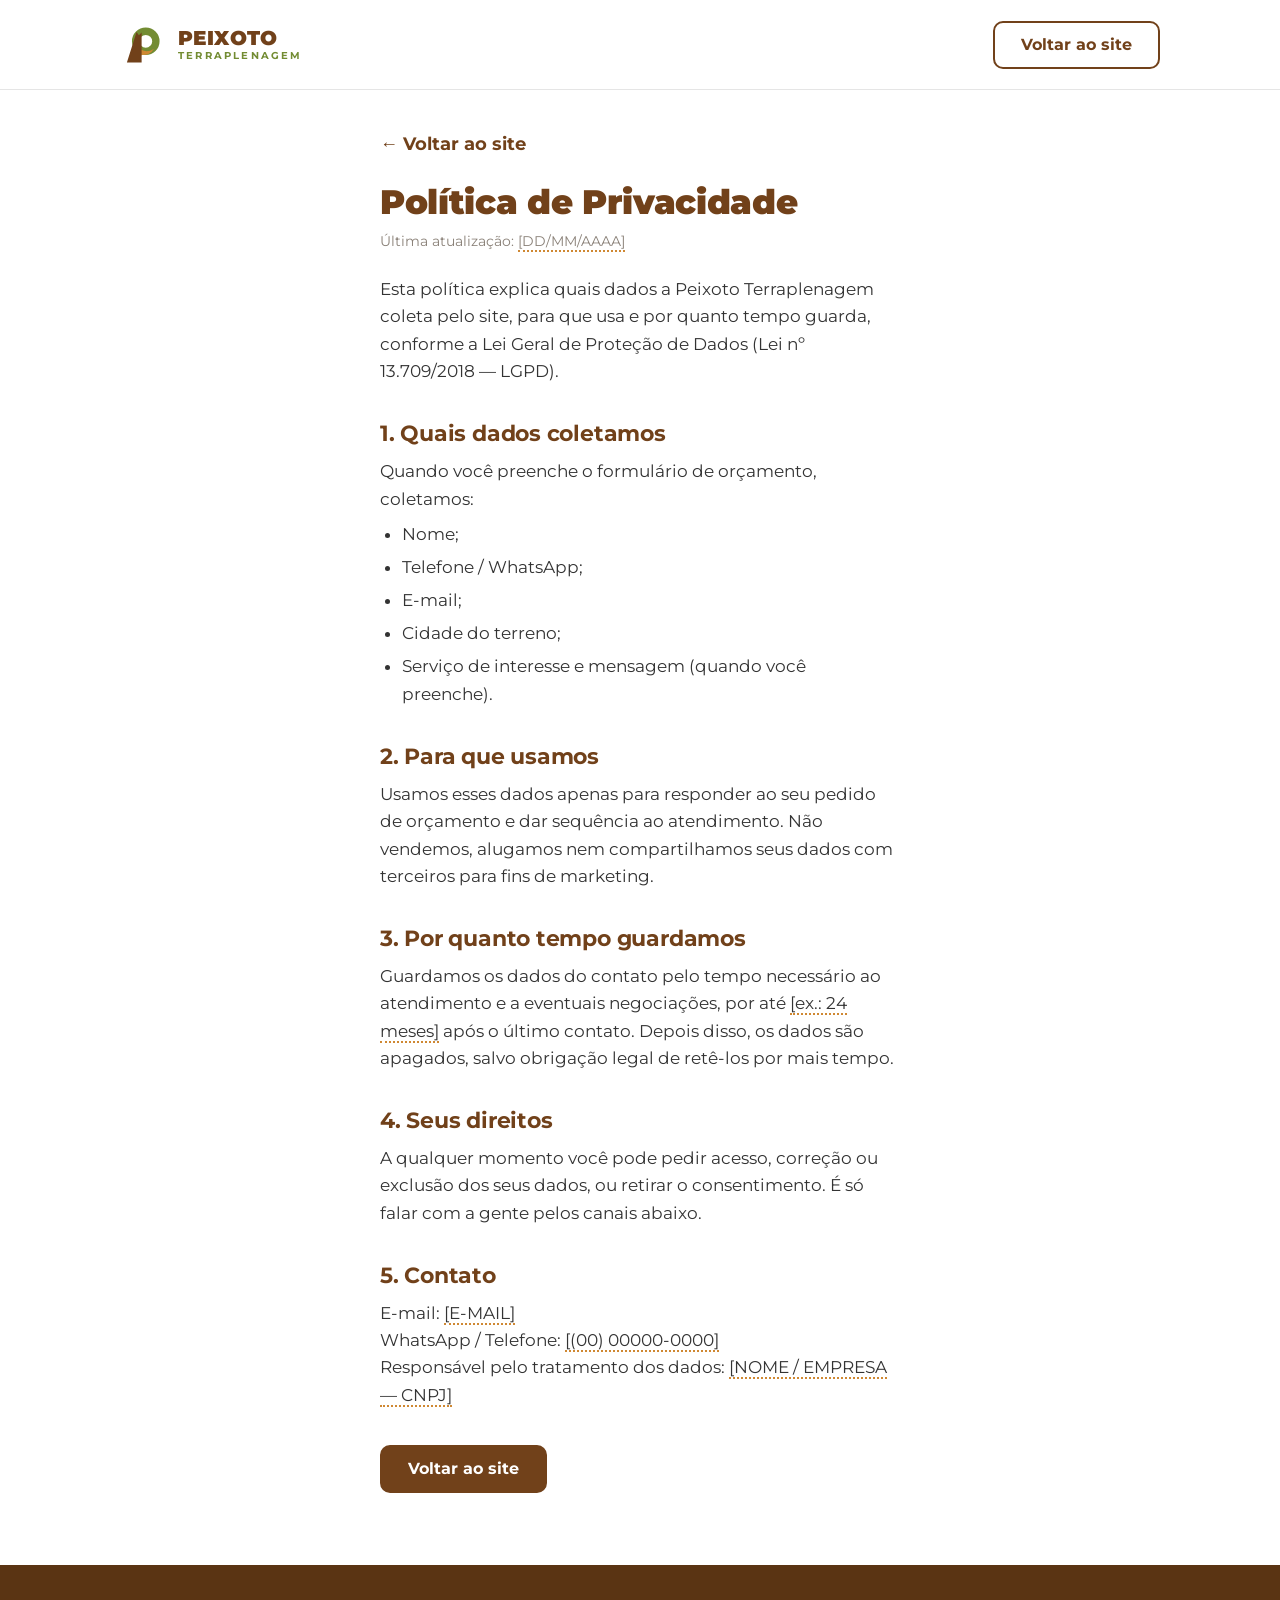
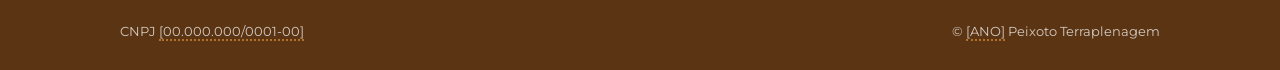
==== privacidade.html @ f792454f "Reconstrói site institucional da Peixoto Terraplenagem seguindo o briefing Refaz por completo o site" ====
<!DOCTYPE html>
<html lang="pt-BR">
<head>
  <meta charset="UTF-8">
  <meta name="viewport" content="width=device-width, initial-scale=1.0">
  <title>Política de Privacidade — Peixoto Terraplenagem</title>
  <meta name="description" content="Política de Privacidade da Peixoto Terraplenagem: quais dados coletamos, para quê e por quanto tempo.">
  <meta name="robots" content="noindex, follow">
  <link rel="icon" href="assets/favicon.svg" type="image/svg+xml">
  <link rel="preload" href="fonts/montserrat-400.woff2" as="font" type="font/woff2" crossorigin>
  <link rel="preload" href="fonts/montserrat-700.woff2" as="font" type="font/woff2" crossorigin>
  <link rel="stylesheet" href="css/styles.css">
  <style>
    .doc { padding-block: 130px 72px; }
    .doc .container { max-width: 760px; }
    .doc h1 { font-size: 34px; margin-bottom: 8px; }
    .doc h2 { font-size: 22px; margin: 36px 0 12px; }
    .doc p, .doc li { font-size: 17px; color: var(--cinza); }
    .doc ul { margin: 8px 0 8px 22px; }
    .doc li { margin-bottom: 6px; }
    .doc .back { display: inline-block; margin-bottom: 24px; font-weight: 700; }
    .doc .updated { font-size: 14px; color: #8a8178; margin-top: 6px; }
  </style>
</head>
<body>
  <header class="header">
    <div class="container header__inner">
      <a class="brand" href="index.html" aria-label="Peixoto Terraplenagem — início">
        <span class="brand__symbol" aria-hidden="true">
          <svg viewBox="0 0 100 100" xmlns="http://www.w3.org/2000/svg">
            <path fill="#738C33" fill-rule="evenodd" d="M56 12a30 30 0 1 1 0 60 30 30 0 0 1 0-60Zm0 16a14 14 0 1 0 0 28 14 14 0 0 0 0-28Z"/>
            <path fill="#CF8833" d="M40 55c6 9 22 12 34 3a30 30 0 0 1-26 14 30 30 0 0 1-19-6 14 14 0 0 0 11-11Z"/>
            <path fill="#71411A" d="M15 88 36 22l5 7 6-6v65Z"/>
          </svg>
        </span>
        <span class="brand__text">
          <span class="brand__name">PEIXOTO</span>
          <span class="brand__tag">Terraplenagem</span>
        </span>
      </a>
      <a class="btn btn--outline" href="index.html">Voltar ao site</a>
    </div>
  </header>

  <main class="doc">
    <div class="container">
      <a class="back" href="index.html">← Voltar ao site</a>
      <h1>Política de Privacidade</h1>
      <p class="updated">Última atualização: <span class="ph">[DD/MM/AAAA]</span></p>

      <p style="margin-top:24px">Esta política explica quais dados a Peixoto Terraplenagem coleta pelo site, para que usa e por quanto tempo guarda, conforme a Lei Geral de Proteção de Dados (Lei nº 13.709/2018 — LGPD).</p>

      <h2>1. Quais dados coletamos</h2>
      <p>Quando você preenche o formulário de orçamento, coletamos:</p>
      <ul>
        <li>Nome;</li>
        <li>Telefone / WhatsApp;</li>
        <li>E-mail;</li>
        <li>Cidade do terreno;</li>
        <li>Serviço de interesse e mensagem (quando você preenche).</li>
      </ul>

      <h2>2. Para que usamos</h2>
      <p>Usamos esses dados apenas para responder ao seu pedido de orçamento e dar sequência ao atendimento. Não vendemos, alugamos nem compartilhamos seus dados com terceiros para fins de marketing.</p>

      <h2>3. Por quanto tempo guardamos</h2>
      <p>Guardamos os dados do contato pelo tempo necessário ao atendimento e a eventuais negociações, por até <span class="ph">[ex.: 24 meses]</span> após o último contato. Depois disso, os dados são apagados, salvo obrigação legal de retê-los por mais tempo.</p>

      <h2>4. Seus direitos</h2>
      <p>A qualquer momento você pode pedir acesso, correção ou exclusão dos seus dados, ou retirar o consentimento. É só falar com a gente pelos canais abaixo.</p>

      <h2>5. Contato</h2>
      <p>
        E-mail: <span class="ph">[E-MAIL]</span><br>
        WhatsApp / Telefone: <span class="ph">[(00) 00000-0000]</span><br>
        Responsável pelo tratamento dos dados: <span class="ph">[NOME / EMPRESA — CNPJ]</span>
      </p>

      <p style="margin-top:36px"><a class="btn btn--primary" href="index.html">Voltar ao site</a></p>
    </div>
  </main>

  <footer class="footer">
    <div class="container">
      <div class="footer__bottom" style="border:0;margin:0;padding:0">
        <span>CNPJ <span class="ph">[00.000.000/0001-00]</span></span>
        <span>© <span class="ph">[ANO]</span> Peixoto Terraplenagem</span>
      </div>
    </div>
  </footer>
</body>
</html>
---- css/styles.css ----
/* =========================================================================
   PEIXOTO TERRAPLENAGEM — Sistema de estilos
   Industrial moderno · limpo · sem sombra · mobile-first (375px)
   Cores validadas por contraste (ver briefing, seção 6).
   ========================================================================= */

/* ---------- 1. FONTES (Montserrat auto-hospedada, 3 pesos) ---------- */
@font-face {
  font-family: "Montserrat";
  font-style: normal;
  font-weight: 400;
  font-display: swap;
  src: url("../fonts/montserrat-400.woff2") format("woff2");
}
@font-face {
  font-family: "Montserrat";
  font-style: normal;
  font-weight: 700;
  font-display: swap;
  src: url("../fonts/montserrat-700.woff2") format("woff2");
}
@font-face {
  font-family: "Montserrat";
  font-style: normal;
  font-weight: 900;
  font-display: swap;
  src: url("../fonts/montserrat-900.woff2") format("woff2");
}

/* ---------- 2. VARIÁVEIS ---------- */
:root {
  /* Primárias */
  --marrom: #71411A;          /* logo, botões principais, títulos, rodapé */
  --marrom-hover: #5A3413;    /* hover do primário (10.85 c/ branco) */
  --verde: #738C33;           /* ícones, filetes, bordas decorativas (NUNCA fundo de botão c/ branco) */
  --verde-texto: #5F742A;     /* verde para TEXTO sobre fundo claro (5.23 OK — legível) */
  --verde-btn: #627A2E;       /* fundo de botão secundário CORRIGIDO (4.84 OK) */
  --verde-btn-hover: #5F742A; /* hover secundário (5.23 OK) */
  --ocre: #CF8833;            /* chamada VISUAL: filete, rótulo, número — nunca botão c/ branco */
  --cinza: #333333;           /* texto */
  --branco: #FFFFFF;          /* fundo principal */

  /* Apoio */
  --fundo-alt: #FAF9F7;       /* seções alternadas */
  --cinza-claro: #F2F2F2;     /* fundo de depoimentos */
  --linha: #E5E5E5;           /* separadores e bordas de card */
  --rodape: #5A3413;          /* rodapé — opção B (mantém o sistema fechado, 10.85 OK) */
  --texto-escuro: #1A1A1A;    /* texto escuro sobre ocre, se necessário (5.99 OK) */

  /* Espaçamento */
  --margem-lateral: 24px;     /* mobile; escala em media queries */
  --gap-secao: 72px;          /* mobile; 120px no desktop */

  /* Raios */
  --raio-card: 12px;
  --raio-botao: 10px;
  --raio-campo: 8px;
}

/* ---------- 3. RESET / BASE ---------- */
*,
*::before,
*::after { box-sizing: border-box; margin: 0; padding: 0; }

html { scroll-behavior: smooth; scroll-padding-top: 110px; } /* compensa header fixo */

body {
  font-family: "Montserrat", -apple-system, "Segoe UI", Roboto, Arial, sans-serif;
  font-size: 18px;
  font-weight: 400;
  line-height: 1.6;
  color: var(--cinza);
  background: var(--branco);
  -webkit-font-smoothing: antialiased;
  text-rendering: optimizeLegibility;
}

img { max-width: 100%; height: auto; display: block; }

a { color: var(--marrom); text-decoration: none; }

/* Foco visível — acessibilidade (borda marrom) */
:focus-visible {
  outline: 3px solid var(--marrom);
  outline-offset: 2px;
  border-radius: 2px;
}

/* ---------- 4. TIPOGRAFIA ---------- */
h1, h2, h3 { color: var(--marrom); line-height: 1.15; letter-spacing: -0.01em; }

h1 { font-size: 34px; font-weight: 900; }          /* mobile; 48px no desktop */
h2 { font-size: 27px; font-weight: 700; }          /* mobile; 36px no desktop */
h3 { font-size: 22px; font-weight: 700; }          /* mobile; 28px no desktop */

p { max-width: 65ch; }

.kicker {
  font-size: 15px;
  font-weight: 700;
  letter-spacing: 0.12em;
  text-transform: uppercase;
  color: var(--ocre);           /* ocre como chamada visual sobre fundo claro/escuro */
  margin-bottom: 12px;
}

.small { font-size: 15px; }

/* ---------- 5. LAYOUT ---------- */
.container {
  width: 100%;
  max-width: 1440px;
  margin-inline: auto;
  padding-inline: var(--margem-lateral);
}

.section { padding-block: var(--gap-secao); }
.section--alt { background: var(--fundo-alt); }

.section__head { margin-bottom: 40px; max-width: 65ch; }
.section__head .kicker + h2 { margin-top: 0; }

/* Filete decorativo (verde/ocre) — usado com moderação */
.rule {
  width: 56px;
  height: 4px;
  border-radius: 2px;
  background: var(--verde);
  margin-top: 16px;
}
.rule--ocre { background: var(--ocre); }

/* ---------- 6. BOTÕES ---------- */
.btn {
  display: inline-flex;
  align-items: center;
  justify-content: center;
  gap: 10px;
  min-height: 48px;
  padding: 14px 26px;
  font-family: inherit;
  font-size: 16px;
  font-weight: 700;
  line-height: 1;
  border: 2px solid transparent;
  border-radius: var(--raio-botao);
  cursor: pointer;
  transition: background-color .3s ease, color .3s ease, border-color .3s ease;
  text-align: center;
}
.btn svg { width: 20px; height: 20px; flex: none; }

/* Primário — marrom + branco (8.49 OK) */
.btn--primary { background: var(--marrom); color: var(--branco); border-color: var(--marrom); }
.btn--primary:hover,
.btn--primary:focus-visible { background: var(--marrom-hover); border-color: var(--marrom-hover); color: var(--branco); }

/* Secundário — verde CORRIGIDO #627A2E + branco (4.84 OK) */
.btn--secondary { background: var(--verde-btn); color: var(--branco); border-color: var(--verde-btn); }
.btn--secondary:hover,
.btn--secondary:focus-visible { background: var(--verde-btn-hover); border-color: var(--verde-btn-hover); color: var(--branco); }

/* Terciário — fundo branco, borda marrom, texto marrom (8.49 OK); hover inverte */
.btn--outline { background: var(--branco); color: var(--marrom); border-color: var(--marrom); }
.btn--outline:hover,
.btn--outline:focus-visible { background: var(--marrom); color: var(--branco); }

.btn--lg { min-height: 56px; padding: 18px 34px; font-size: 18px; }
.btn--block { width: 100%; }

/* ---------- 7. HEADER (fixo, 90px) ---------- */
.header {
  position: fixed;
  inset: 0 0 auto 0;
  height: 90px;
  background: var(--branco);
  border-bottom: 1px solid var(--linha);
  z-index: 100;
}
.header__inner {
  height: 100%;
  display: flex;
  align-items: center;
  justify-content: space-between;
  gap: 16px;
}

/* Assinatura horizontal: símbolo SVG + wordmark em texto vivo (Montserrat) */
.brand { display: inline-flex; align-items: center; gap: 12px; }
.brand__symbol { width: 46px; height: 46px; flex: none; }
.brand__symbol svg { width: 100%; height: 100%; display: block; }
.brand__text { display: flex; flex-direction: column; line-height: 1; }
.brand__name {
  font-size: 20px; font-weight: 900; color: var(--marrom);
  letter-spacing: 0.02em;
}
.brand__tag {
  font-size: 10px; font-weight: 700; color: var(--verde);
  letter-spacing: 0.22em; text-transform: uppercase; margin-top: 3px;
}

/* Navegação desktop — escondida no mobile */
.nav { display: none; }
.nav__list { display: flex; align-items: center; gap: 26px; list-style: none; }
.nav__link {
  font-size: 15px; font-weight: 700; color: var(--cinza);
  padding: 6px 0; position: relative; transition: color .3s ease;
}
.nav__link:hover { color: var(--marrom); }
.nav__link::after {
  content: ""; position: absolute; left: 0; right: 0; bottom: -2px;
  height: 2px; background: var(--verde); transform: scaleX(0);
  transform-origin: left; transition: transform .3s ease;
}
.nav__link:hover::after { transform: scaleX(1); }

.header__actions { display: flex; align-items: center; gap: 12px; }

/* Botão WhatsApp compacto do header (mobile) */
.header__wpp {
  display: inline-flex; align-items: center; justify-content: center;
  width: 48px; height: 48px; border-radius: var(--raio-botao);
  background: var(--marrom); color: var(--branco);
}
.header__wpp svg { width: 24px; height: 24px; }
.header__cta { display: none; }

/* Hambúrguer */
.hamburger {
  width: 48px; height: 48px; display: inline-flex; align-items: center; justify-content: center;
  background: transparent; border: none; cursor: pointer; color: var(--marrom);
}
.hamburger svg { width: 28px; height: 28px; }
.hamburger .icon-close { display: none; }
.hamburger[aria-expanded="true"] .icon-open { display: none; }
.hamburger[aria-expanded="true"] .icon-close { display: block; }

/* Menu mobile (drawer) */
.mobile-menu {
  position: fixed; inset: 90px 0 auto 0;
  background: var(--branco); border-bottom: 1px solid var(--linha);
  padding: 12px var(--margem-lateral) 24px;
  transform: translateY(-12px); opacity: 0; pointer-events: none;
  transition: opacity .3s ease, transform .3s ease;
  z-index: 99;
}
.mobile-menu.is-open { opacity: 1; transform: none; pointer-events: auto; }
.mobile-menu__list { list-style: none; display: flex; flex-direction: column; }
.mobile-menu__list a {
  display: block; padding: 14px 4px; font-size: 18px; font-weight: 700;
  color: var(--cinza); border-bottom: 1px solid var(--linha);
}
.mobile-menu__list a:hover { color: var(--marrom); }
.mobile-menu .btn { margin-top: 18px; }

/* ---------- 8. HERO ---------- */
.hero {
  position: relative;
  min-height: 88vh;
  display: flex;
  align-items: center;
  padding-top: 90px;      /* header fixo */
  overflow: hidden;
  isolation: isolate;
}
.hero__media {
  position: absolute; inset: 0; z-index: -2;
  /* PLACEHOLDER: substituir por foto real de escavadeira em operação (WebP).
     ex.: background-image: url("../assets/hero.webp"); */
  background: #2B1A10 center / cover no-repeat;
}
.hero__media img { width: 100%; height: 100%; object-fit: cover; }
/* Overlay preto 55% — CORRIGIDO (passa em foto clara, média e escura) */
.hero__overlay { position: absolute; inset: 0; z-index: -1; background: rgba(0,0,0,0.55); }

.hero__inner { padding-block: 60px 90px; text-align: center; }
.hero .kicker { color: var(--ocre); }
.hero h1 {
  color: var(--branco);
  font-size: 34px;
  text-transform: uppercase;
  letter-spacing: 0;
  margin-bottom: 18px;
  text-wrap: balance;
}
.hero__sub {
  color: var(--branco);
  font-size: 18px;
  max-width: 60ch;
  margin: 0 auto 32px;
  opacity: 0.95;
}
.hero__buttons { display: flex; flex-direction: column; gap: 14px; }

/* Recorte inferior em curva ampla de morro (única concessão orgânica) */
.hero__curve {
  position: absolute; left: 0; right: 0; bottom: -1px; z-index: 0;
  width: 100%; height: 56px; display: block;
}
.hero__curve path { fill: var(--branco); }

/* ---------- 9. EMPRESA ---------- */
.empresa__grid { display: grid; gap: 40px; }
.empresa__text p + p { margin-top: 18px; }
.empresa__text { max-width: 62ch; }
.empresa__founder {
  margin-top: 28px; padding-top: 20px; border-top: 1px solid var(--linha);
}
.empresa__founder-name { font-weight: 900; color: var(--marrom); font-size: 18px; }
.empresa__founder-role { font-size: 15px; color: var(--cinza); }

/* ---------- 10. CARDS / SERVIÇOS ---------- */
.grid { display: grid; gap: 24px; }

.card {
  background: var(--branco);
  border: 1px solid var(--linha);
  border-radius: var(--raio-card);
  padding: 32px;
  /* SEM sombra (manual, seção 12). A borda faz o trabalho da sombra. */
}
.card__icon { width: 44px; height: 44px; color: var(--marrom); margin-bottom: 18px; }
.card__icon svg { width: 100%; height: 100%; stroke: currentColor; }
.card__icon--verde { color: var(--verde); }
.card h3 { margin-bottom: 10px; }
.card p { color: var(--cinza); font-size: 16px; }
.card__link {
  display: inline-flex; align-items: center; gap: 6px; margin-top: 16px;
  font-size: 15px; font-weight: 700; color: var(--marrom);
}
.card__link:hover { color: var(--marrom-hover); }
.card__link svg { width: 16px; height: 16px; }

/* Etapa (rótulo de agrupamento dos serviços) */
.stage-label {
  font-size: 13px; font-weight: 700; letter-spacing: 0.1em; text-transform: uppercase;
  color: var(--verde-texto); margin-bottom: 6px;
}

/* ---------- 11. EQUIPAMENTOS ---------- */
.equip__grid { display: grid; gap: 24px; }
.equip__item { }
.equip__media {
  border-radius: var(--raio-card);
  overflow: hidden;
  border: 1px solid var(--linha);
}
.equip__name { font-weight: 900; color: var(--marrom); font-size: 18px; margin-top: 14px; }
.equip__spec { font-size: 15px; color: var(--cinza); }

/* ---------- 12. OBRAS ---------- */
.obras__grid { display: grid; gap: 32px; }
.obra { }
.obra__media { border-radius: var(--raio-card); overflow: hidden; border: 1px solid var(--linha); position: relative; }
.obra__tag {
  display: inline-block; margin-top: 16px;
  font-size: 13px; font-weight: 700; letter-spacing: 0.06em; text-transform: uppercase;
  color: var(--ocre);                       /* rótulo ocre — chamada visual sobre branco */
}
.obra h3 { margin: 6px 0 14px; }
.obra__ficha { list-style: none; border-top: 1px solid var(--linha); }
.obra__ficha li {
  display: flex; justify-content: space-between; gap: 16px;
  padding: 10px 0; border-bottom: 1px solid var(--linha); font-size: 15px;
}
.obra__ficha dt, .obra__ficha .k { color: var(--cinza); font-weight: 400; }
.obra__ficha .v { font-weight: 700; color: var(--marrom); text-align: right; }

/* Antes/depois lado a lado */
.beforeafter { display: grid; grid-template-columns: 1fr 1fr; gap: 8px; }
.beforeafter figcaption {
  font-size: 12px; font-weight: 700; text-transform: uppercase; letter-spacing: 0.06em;
  color: var(--cinza); padding: 8px 0 0;
}

/* ---------- 13. DIFERENCIAIS ---------- */
.difs__grid { display: grid; gap: 24px; }
.dif { padding: 28px 0; border-top: 3px solid var(--verde); }
.dif__num { font-size: 40px; font-weight: 900; color: var(--marrom); line-height: 1; }
.dif__num .unit { font-size: 18px; color: var(--ocre); }
.dif h3 { font-size: 20px; margin: 10px 0 6px; }
.dif p { font-size: 16px; color: var(--cinza); }

/* ---------- 14. CTA ---------- */
.cta {
  background: var(--marrom);
  color: var(--branco);
  text-align: center;
}
.cta h2 { color: var(--branco); margin-bottom: 12px; }
.cta p { color: var(--branco); opacity: 0.9; margin: 0 auto 28px; max-width: 52ch; }
.cta .btn--primary { background: var(--branco); color: var(--marrom); border-color: var(--branco); }
.cta .btn--primary:hover { background: var(--fundo-alt); border-color: var(--fundo-alt); color: var(--marrom); }

/* ---------- 15. CONTATO ---------- */
.contato__grid { display: grid; gap: 48px; }

.contato__whats {
  border: 1px solid var(--linha); border-radius: var(--raio-card); padding: 32px;
  background: var(--branco);
}
.contato__whats h3 { margin-bottom: 8px; }
.contato__whats p { font-size: 16px; margin-bottom: 20px; }

.contato__dados { margin-top: 28px; }
.contato__dados dl { display: grid; grid-template-columns: auto 1fr; gap: 8px 16px; font-size: 16px; }
.contato__dados dt { font-weight: 700; color: var(--marrom); }
.contato__dados dd { color: var(--cinza); }

/* Formulário */
.form { display: grid; gap: 18px; }
.field { display: grid; gap: 6px; }
.field label { font-size: 15px; font-weight: 700; color: var(--marrom); }
.field .req { color: var(--ocre); }
.field input,
.field select,
.field textarea {
  width: 100%;
  min-height: 48px;
  padding: 12px 14px;
  font-family: inherit;
  font-size: 16px;
  color: var(--cinza);
  background: var(--branco);
  border: 1px solid var(--linha);
  border-radius: var(--raio-campo);
  transition: border-color .3s ease;
}
.field textarea { min-height: 120px; resize: vertical; }
.field input:focus,
.field select:focus,
.field textarea:focus {
  border-color: var(--marrom);       /* foco visível com borda marrom */
  outline: 2px solid var(--marrom);  /* anel de foco (sem sombra — manual, seção 12) */
  outline-offset: 0;
}
/* Estado de erro */
.field.has-error input,
.field.has-error select,
.field.has-error textarea { border-color: #B3261E; }
.field__error { font-size: 13px; color: #B3261E; font-weight: 700; display: none; }
.field.has-error .field__error { display: block; }

.consent { display: flex; align-items: flex-start; gap: 12px; }
.consent input { width: 22px; height: 22px; min-height: 0; margin-top: 3px; flex: none; accent-color: var(--marrom); }
.consent label { font-size: 14px; font-weight: 400; color: var(--cinza); }
.consent a { text-decoration: underline; }

.form__status { font-size: 15px; font-weight: 700; min-height: 1.2em; }
.form__status.is-error { color: #B3261E; }
.form__status.is-success { color: var(--verde-btn); }

/* ---------- 16. RODAPÉ ---------- */
.footer {
  background: var(--rodape);          /* opção B (mantém o sistema fechado) */
  color: var(--branco);
  padding-block: 56px 28px;
}
.footer a { color: var(--branco); opacity: 0.85; }
.footer a:hover { opacity: 1; text-decoration: underline; }
.footer__grid { display: grid; gap: 36px; }
/* Assinatura monocromática branca (manual, seção 11) */
.footer__brand .brand__symbol svg path { fill: var(--branco) !important; }
.footer__brand .brand__name { color: var(--branco); }
.footer__brand .brand__tag { color: var(--branco); opacity: 0.7; }
.footer__brand p { font-size: 14px; opacity: 0.8; margin-top: 16px; max-width: 40ch; }
.footer__col h4 { font-size: 14px; text-transform: uppercase; letter-spacing: 0.08em; color: var(--branco); margin-bottom: 14px; }
.footer__col ul { list-style: none; display: grid; gap: 10px; font-size: 15px; }
.footer__bottom {
  margin-top: 40px; padding-top: 20px; border-top: 1px solid rgba(255,255,255,0.15);
  font-size: 13px; opacity: 0.75; display: flex; flex-wrap: wrap; gap: 8px 20px; justify-content: space-between;
}

/* ---------- 17. WHATSAPP FLUTUANTE ---------- */
.wpp-float {
  position: fixed; right: 20px; bottom: 20px; z-index: 90;
  width: 60px; height: 60px; border-radius: 50%;
  background: var(--marrom); color: var(--branco);
  display: inline-flex; align-items: center; justify-content: center;
  border: none; transition: background-color .3s ease;
  /* SEM animação de pulso (manual, seção 12). SEM sombra. */
}
.wpp-float:hover { background: var(--marrom-hover); }
.wpp-float svg { width: 32px; height: 32px; }

/* ---------- 18. PLACEHOLDER DE IMAGEM (mockup de layout) ---------- */
.ph-img {
  display: flex; flex-direction: column; align-items: center; justify-content: center; gap: 10px;
  aspect-ratio: 4 / 3; width: 100%;
  background: var(--fundo-alt);
  border: 1px dashed var(--linha);
  color: #9a8f84; text-align: center; padding: 20px;
}
.ph-img svg { width: 40px; height: 40px; color: var(--verde); opacity: 0.7; }
.ph-img span { font-size: 13px; font-weight: 700; letter-spacing: 0.02em; }
.ph-img--wide { aspect-ratio: 16 / 10; }
.ph-img--tall { aspect-ratio: 3 / 4; }

/* Marcador de dado a preencher (find & replace) */
.ph {
  color: inherit;
  border-bottom: 2px dotted var(--ocre);
}

/* ---------- 19. ANIMAÇÕES (fade in / slide up, 0.3s) ---------- */
.reveal {
  opacity: 0; transform: translateY(16px);
  transition: opacity .3s ease, transform .3s ease;
}
.reveal.is-visible { opacity: 1; transform: none; }

@media (prefers-reduced-motion: reduce) {
  html { scroll-behavior: auto; }
  .reveal { opacity: 1; transform: none; transition: none; }
  * { transition-duration: 0.001ms !important; }
}

/* Utilidades */
.visually-hidden {
  position: absolute; width: 1px; height: 1px; padding: 0; margin: -1px;
  overflow: hidden; clip: rect(0 0 0 0); white-space: nowrap; border: 0;
}
.lead { font-size: 20px; }

/* =========================================================================
   20. RESPONSIVO (mobile-first → escala para cima)
   ========================================================================= */

/* Tablet ≥ 640px */
@media (min-width: 640px) {
  :root { --margem-lateral: 40px; }
  .hero__buttons { flex-direction: row; }
  .hero__buttons .btn { flex: 1; }
  .grid--2 { grid-template-columns: 1fr 1fr; }
  .equip__grid { grid-template-columns: 1fr 1fr; }
  .difs__grid { grid-template-columns: 1fr 1fr; }
  .footer__grid { grid-template-columns: 1.4fr 1fr 1fr; }
  .obras__grid { grid-template-columns: 1fr 1fr; }
}

/* Notebook ≥ 1024px */
@media (min-width: 1024px) {
  :root { --margem-lateral: 80px; --gap-secao: 120px; }

  h1 { font-size: 48px; }
  h2 { font-size: 36px; }
  h3 { font-size: 28px; }

  .hero { min-height: 92vh; }
  .hero__inner { text-align: left; padding-block: 90px 120px; }
  .hero h1 { font-size: 48px; }
  .hero__sub { margin-inline: 0; }
  .hero__buttons { max-width: 560px; }
  .hero__curve { height: 80px; }

  .nav { display: block; }
  .header__cta { display: inline-flex; }
  .header__wpp { display: none; }         /* no desktop o CTA cobre; WhatsApp fica no flutuante + hero + CTA */
  .hamburger { display: none; }
  .mobile-menu { display: none; }

  .grid--3 { grid-template-columns: repeat(3, 1fr); }
  .grid--4 { grid-template-columns: repeat(4, 1fr); }
  .difs__grid { grid-template-columns: repeat(4, 1fr); }
  .equip__grid { grid-template-columns: repeat(3, 1fr); }

  .empresa__grid { grid-template-columns: 1.1fr 0.9fr; align-items: center; gap: 64px; }
  .contato__grid { grid-template-columns: 0.9fr 1.1fr; align-items: start; }
  .cta p { font-size: 20px; }
}

/* Desktop largo ≥ 1280px */
@media (min-width: 1280px) {
  :root { --margem-lateral: 120px; }
}
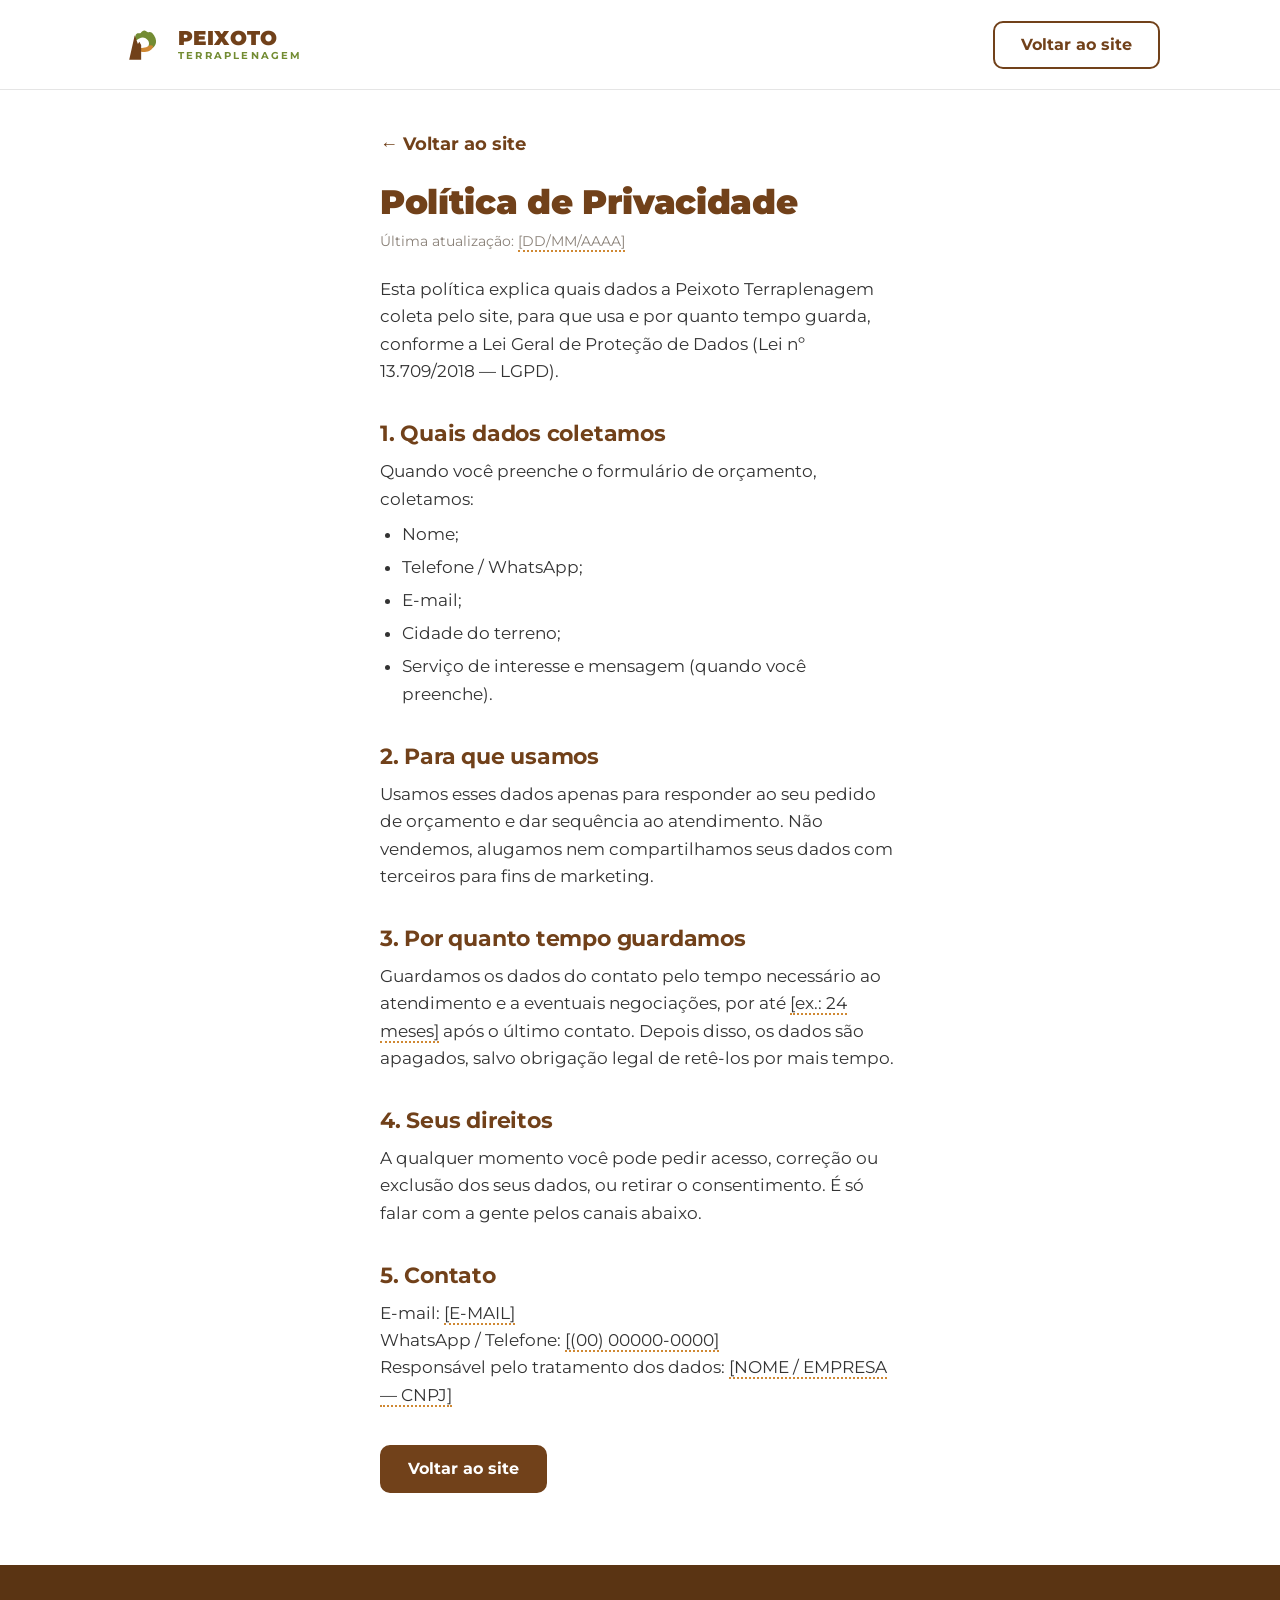
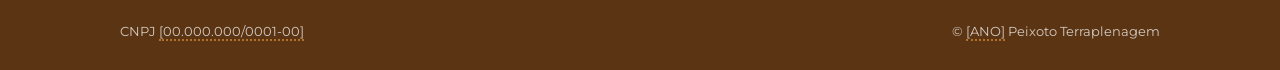
==== commit c8c2eebb: "Substitui a logo pela marca real (P de paisagem) A logo anterior era um "P" geométrico de círculo qu" ====
--- a/privacidade.html
+++ b/privacidade.html
@@ -28,9 +28,9 @@
       <a class="brand" href="index.html" aria-label="Peixoto Terraplenagem — início">
         <span class="brand__symbol" aria-hidden="true">
           <svg viewBox="0 0 100 100" xmlns="http://www.w3.org/2000/svg">
-            <path fill="#738C33" fill-rule="evenodd" d="M56 12a30 30 0 1 1 0 60 30 30 0 0 1 0-60Zm0 16a14 14 0 1 0 0 28 14 14 0 0 0 0-28Z"/>
-            <path fill="#CF8833" d="M40 55c6 9 22 12 34 3a30 30 0 0 1-26 14 30 30 0 0 1-19-6 14 14 0 0 0 11-11Z"/>
-            <path fill="#71411A" d="M15 88 36 22l5 7 6-6v65Z"/>
+            <path fill="#738C33" d="M33 42 C 32 33 33 27 37 25 C 40 23 42 26 45 24 C 48 19 53 17 57 20 C 60 22 61 23 64 22 C 69 21 74 28 77 35 C 80 43 78 50 74 54 C 70 59 63 61 57 58 C 63 53 65 46 61 40 C 56 33 48 32 42 36 C 39 38 36 39 33 42 Z"/>
+            <path fill="#CF8833" d="M35 59 C 44 54 52 58 60 53 C 65 50 69 50 72 52 C 71 60 63 65 54 65 C 47 65 40 64 35 59 Z"/>
+            <path fill="#71411A" d="M20 82 L46 82 L46 50 L42 43 L39 48 L32 29 Z"/>
           </svg>
         </span>
         <span class="brand__text">
--- a/css/styles.css
+++ b/css/styles.css
@@ -96,6 +96,9 @@
 p { max-width: 65ch; }
 
 .kicker {
+  display: inline-flex;
+  align-items: center;
+  gap: 12px;
   font-size: 15px;
   font-weight: 700;
   letter-spacing: 0.12em;
@@ -103,6 +106,15 @@
   color: var(--ocre);           /* ocre como chamada visual sobre fundo claro/escuro */
   margin-bottom: 12px;
 }
+/* Marcador do kicker: filete curto que ecoa o traçado do terreno */
+.kicker::before {
+  content: "";
+  width: 26px;
+  height: 3px;
+  border-radius: 2px;
+  background: currentColor;
+  flex: none;
+}
 
 .small { font-size: 15px; }
 
@@ -117,8 +129,21 @@
 .section { padding-block: var(--gap-secao); }
 .section--alt { background: var(--fundo-alt); }
 
-.section__head { margin-bottom: 40px; max-width: 65ch; }
+.section__head { position: relative; margin-bottom: 40px; max-width: 65ch; }
 .section__head .kicker + h2 { margin-top: 0; }
+
+/* Índice de seção — número grande e vazado, cara de projeto executivo */
+.section__index {
+  display: block;
+  font-size: 64px;
+  font-weight: 900;
+  line-height: 0.9;
+  letter-spacing: -0.03em;
+  color: transparent;
+  -webkit-text-stroke: 1.5px var(--linha);
+  margin-bottom: 12px;
+  user-select: none;
+}
 
 /* Filete decorativo (verde/ocre) — usado com moderação */
 .rule {
@@ -292,6 +317,8 @@
 }
 .hero__buttons { display: flex; flex-direction: column; gap: 14px; }
 
+.hero .contours { color: var(--ocre); opacity: 0.22; z-index: 0; }
+
 /* Recorte inferior em curva ampla de morro (única concessão orgânica) */
 .hero__curve {
   position: absolute; left: 0; right: 0; bottom: -1px; z-index: 0;
@@ -313,12 +340,31 @@
 .grid { display: grid; gap: 24px; }
 
 .card {
+  position: relative;
   background: var(--branco);
   border: 1px solid var(--linha);
   border-radius: var(--raio-card);
   padding: 32px;
-  /* SEM sombra (manual, seção 12). A borda faz o trabalho da sombra. */
-}
+  overflow: hidden;
+  transition: transform .3s ease, border-color .3s ease;
+  /* SEM sombra (manual, seção 12). A borda + a barra de acento fazem o trabalho. */
+}
+/* Barra de acento no topo — cresce no hover (movimento, não sombra) */
+.card::before {
+  content: "";
+  position: absolute;
+  inset: 0 auto auto 0;
+  height: 4px;
+  width: 100%;
+  background: var(--verde);
+  transform: scaleX(0);
+  transform-origin: left;
+  transition: transform .3s ease;
+}
+.card:hover { transform: translateY(-4px); border-color: var(--marrom); }
+.card:hover::before { transform: scaleX(1); }
+.card:nth-child(3n-1)::before { background: var(--ocre); }
+.card:nth-child(3n)::before { background: var(--marrom); }
 .card__icon { width: 44px; height: 44px; color: var(--marrom); margin-bottom: 18px; }
 .card__icon svg { width: 100%; height: 100%; stroke: currentColor; }
 .card__icon--verde { color: var(--verde); }
@@ -337,6 +383,17 @@
   color: var(--verde-texto); margin-bottom: 6px;
 }
 
+/* Serviços complementares — separados da sequência das etapas */
+.services-extra { margin-top: 48px; padding-top: 40px; border-top: 1px solid var(--linha); }
+.services-extra__head {
+  display: inline-flex; align-items: center; gap: 12px;
+  font-size: 15px; font-weight: 700; letter-spacing: 0.12em; text-transform: uppercase;
+  color: var(--ocre); margin-bottom: 24px;
+}
+.services-extra__head::before {
+  content: ""; width: 26px; height: 3px; border-radius: 2px; background: currentColor; flex: none;
+}
+
 /* ---------- 11. EQUIPAMENTOS ---------- */
 .equip__grid { display: grid; gap: 24px; }
 .equip__item { }
@@ -375,18 +432,31 @@
 
 /* ---------- 13. DIFERENCIAIS ---------- */
 .difs__grid { display: grid; gap: 24px; }
-.dif { padding: 28px 0; border-top: 3px solid var(--verde); }
-.dif__num { font-size: 40px; font-weight: 900; color: var(--marrom); line-height: 1; }
-.dif__num .unit { font-size: 18px; color: var(--ocre); }
-.dif h3 { font-size: 20px; margin: 10px 0 6px; }
+.dif { position: relative; padding: 28px 0 0; border-top: 3px solid var(--verde); }
+.dif::before {
+  content: "";
+  position: absolute; top: -3px; left: 0;
+  width: 40px; height: 3px; background: var(--ocre);
+}
+.dif__num {
+  font-size: 52px; font-weight: 900; color: var(--marrom);
+  line-height: 0.95; letter-spacing: -0.02em;
+}
+.dif__num .unit { display: block; font-size: 16px; font-weight: 700; color: var(--ocre); letter-spacing: 0.04em; text-transform: uppercase; margin-top: 4px; }
+.dif h3 { font-size: 20px; margin: 14px 0 6px; }
 .dif p { font-size: 16px; color: var(--cinza); }
 
 /* ---------- 14. CTA ---------- */
 .cta {
+  position: relative;
   background: var(--marrom);
   color: var(--branco);
   text-align: center;
-}
+  overflow: hidden;
+  isolation: isolate;
+}
+.cta .contours { color: #FFFFFF; opacity: 0.12; }
+.cta > .container { position: relative; z-index: 1; }
 .cta h2 { color: var(--branco); margin-bottom: 12px; }
 .cta p { color: var(--branco); opacity: 0.9; margin: 0 auto 28px; max-width: 52ch; }
 .cta .btn--primary { background: var(--branco); color: var(--marrom); border-color: var(--branco); }
@@ -523,7 +593,97 @@
 .lead { font-size: 20px; }
 
 /* =========================================================================
-   20. RESPONSIVO (mobile-first → escala para cima)
+   20. CAMADA CRIATIVA — topografia, seção de terreno, faixas
+   Motivo: curvas de nível + corte de terreno. É a linguagem de quem mede
+   e move terra — dá personalidade sem virar enfeite gratuito.
+   ========================================================================= */
+
+/* ---- Curvas de nível (decorativo, atrás do conteúdo) ---- */
+.contours {
+  position: absolute;
+  inset: 0;
+  width: 100%;
+  height: 100%;
+  z-index: 0;
+  pointer-events: none;
+  opacity: 0.5;
+}
+.contours path { fill: none; stroke: currentColor; stroke-width: 1.4; }
+
+/* Faixa de números do hero — prova concreta logo de cara */
+.hero__stats {
+  display: grid;
+  grid-template-columns: repeat(3, 1fr);
+  gap: 8px 20px;
+  margin-top: 40px;
+  padding-top: 26px;
+  border-top: 1px solid rgba(255,255,255,0.22);
+  max-width: 560px;
+}
+.hero__inner { position: relative; z-index: 1; }
+.hero__stat b {
+  display: block;
+  font-size: 30px;
+  font-weight: 900;
+  color: var(--branco);
+  line-height: 1;
+  letter-spacing: -0.01em;
+}
+.hero__stat b .unit { color: var(--ocre); font-size: 16px; }
+.hero__stat span {
+  display: block;
+  font-size: 12px;
+  font-weight: 700;
+  letter-spacing: 0.08em;
+  text-transform: uppercase;
+  color: var(--branco);
+  opacity: 0.8;
+  margin-top: 6px;
+}
+
+/* Silhueta de terreno em camadas ao pé do hero (substitui a curva simples) */
+.hero__terrain {
+  position: absolute; left: 0; right: 0; bottom: -1px; z-index: 0;
+  width: 100%; height: 70px; display: block;
+}
+.hero__terrain .layer-back { fill: var(--fundo-alt); }
+.hero__terrain .layer-front { fill: var(--branco); }
+.hero__terrain .layer-line { fill: none; stroke: var(--ocre); stroke-width: 2; opacity: 0.5; }
+
+/* ---- Banda de corte e aterro (statement + seção de terreno) ---- */
+.band {
+  position: relative;
+  background: var(--marrom);
+  color: var(--branco);
+  overflow: hidden;
+  isolation: isolate;
+}
+.band .contours { color: #FFFFFF; opacity: 0.14; }
+.band__inner {
+  position: relative;
+  z-index: 1;
+  display: grid;
+  gap: 32px;
+  align-items: center;
+  padding-block: 64px;
+}
+.band__text h2 { color: var(--branco); }
+.band__text p { color: var(--branco); opacity: 0.9; font-size: 17px; margin-top: 14px; }
+.band__text .kicker { color: var(--ocre); }
+
+/* Diagrama: perfil de terreno antes (irregular) → depois (na cota) */
+.cutfill { width: 100%; height: auto; display: block; }
+.cutfill .ground-before { fill: none; stroke: var(--ocre); stroke-width: 2.5; stroke-dasharray: 6 5; }
+.cutfill .ground-after { fill: rgba(255,255,255,0.10); stroke: var(--branco); stroke-width: 2.5; }
+.cutfill .datum { stroke: rgba(255,255,255,0.35); stroke-width: 1; stroke-dasharray: 3 4; }
+.cutfill text { fill: var(--branco); font-family: inherit; font-size: 13px; font-weight: 700; }
+.cutfill .cut-label { fill: var(--ocre); }
+
+/* ---- Divisor angular entre seções (corte reto do terreno) ---- */
+.section--cut { clip-path: polygon(0 0, 100% 26px, 100% 100%, 0 100%); margin-top: -26px; }
+
+/* =========================================================================
+   21. RESPONSIVO (mobile-first → escala para cima)
    ========================================================================= */
 
 /* Tablet ≥ 640px */
@@ -567,6 +727,11 @@
   .empresa__grid { grid-template-columns: 1.1fr 0.9fr; align-items: center; gap: 64px; }
   .contato__grid { grid-template-columns: 0.9fr 1.1fr; align-items: start; }
   .cta p { font-size: 20px; }
+
+  .hero__terrain { height: 100px; }
+  .band__inner { grid-template-columns: 1fr 1fr; gap: 56px; padding-block: 90px; }
+  .hero__stat b { font-size: 36px; }
+  .services-extra { margin-top: 64px; padding-top: 56px; }
 }
 
 /* Desktop largo ≥ 1280px */
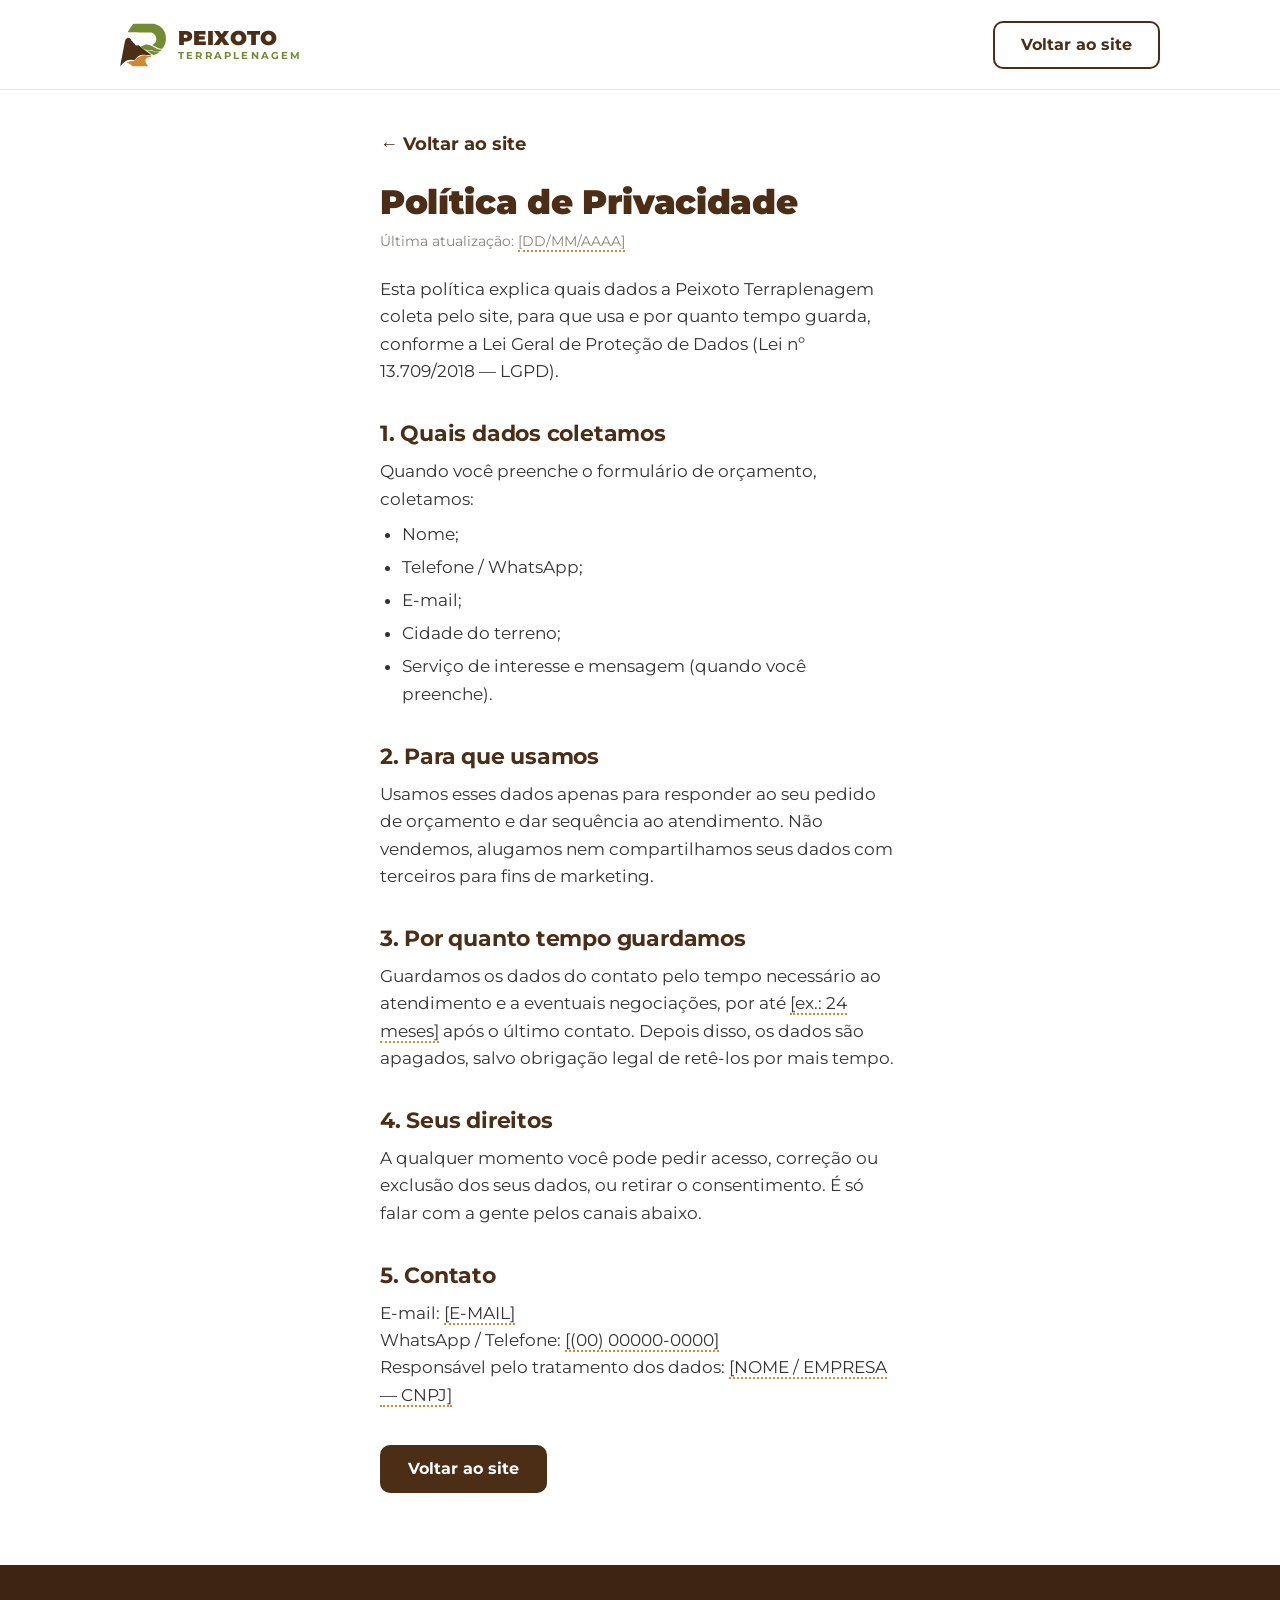
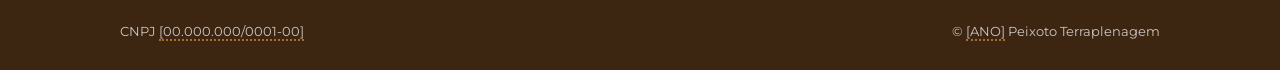
==== commit 0e9b39b7: "Substitui logo pela versão oficial do guia de marca Vetoriza fielmente o símbolo real da Peixoto (tr" ====
--- a/privacidade.html
+++ b/privacidade.html
@@ -27,10 +27,14 @@
     <div class="container header__inner">
       <a class="brand" href="index.html" aria-label="Peixoto Terraplenagem — início">
         <span class="brand__symbol" aria-hidden="true">
-          <svg viewBox="0 0 100 100" xmlns="http://www.w3.org/2000/svg">
-            <path fill="#738C33" d="M33 42 C 32 33 33 27 37 25 C 40 23 42 26 45 24 C 48 19 53 17 57 20 C 60 22 61 23 64 22 C 69 21 74 28 77 35 C 80 43 78 50 74 54 C 70 59 63 61 57 58 C 63 53 65 46 61 40 C 56 33 48 32 42 36 C 39 38 36 39 33 42 Z"/>
-            <path fill="#CF8833" d="M35 59 C 44 54 52 58 60 53 C 65 50 69 50 72 52 C 71 60 63 65 54 65 C 47 65 40 64 35 59 Z"/>
-            <path fill="#71411A" d="M20 82 L46 82 L46 50 L42 43 L39 48 L32 29 Z"/>
+          <svg viewBox="0 0 605 562" xmlns="http://www.w3.org/2000/svg">
+            <g transform="translate(0,562) scale(0.1,-0.1)">
+              <path fill="#738C33" d="M1827 5609 c-48 -11 -105 -41 -137 -70 -32 -30 -286 -391 -389 -552 -43 -67 -117 -191 -165 -274 -87 -151 -103 -200 -77 -226 9 -9 357 -13 1489 -17 l1477 -5 80 -23 c115 -33 271 -112 359 -182 133 -106 239 -262 281 -415 24 -89 30 -272 12 -375 -43 -248 -200 -474 -435 -625 -60 -39 -75 -55 -49 -55 31 0 221 -97 379 -193 239 -144 309 -181 413 -216 120 -39 226 -53 374 -49 144 4 122 -13 255 188 137 206 226 403 287 634 45 176 59 284 59 472 0 374 -55 638 -190 922 -244 510 -688 864 -1270 1012 -212 54 -171 53 -1490 56 -719 1 -1241 -1 -1263 -7z"/>
+              <path fill="#738C33" d="M3405 2860 c-74 -11 -130 -27 -230 -66 -114 -44 -430 -206 -430 -220 0 -20 218 -215 279 -249 34 -19 110 -52 168 -74 59 -22 163 -69 233 -105 119 -62 129 -66 194 -66 37 0 119 10 182 22 78 15 153 21 239 22 147 0 187 -12 342 -100 153 -88 192 -97 393 -98 186 -1 253 9 443 67 l104 31 79 85 c43 47 79 88 79 91 0 4 -48 5 -107 2 -245 -10 -447 57 -773 253 -193 116 -400 216 -680 327 -201 80 -350 103 -515 78z"/>
+              <path fill="#738C33" d="M3905 2044 c-49 -8 -135 -20 -189 -27 l-99 -12 72 -48 c40 -26 134 -94 210 -151 195 -146 465 -296 533 -296 80 0 396 143 568 258 105 70 232 179 195 167 -138 -45 -322 -69 -478 -62 -157 6 -225 24 -372 102 -165 88 -244 100 -440 69z"/>
+              <path fill="#4B2E15" d="M1056 3759 c-74 -18 -179 -82 -247 -150 -101 -101 -130 -168 -174 -412 -19 -108 -96 -502 -170 -875 -233 -1175 -304 -1544 -418 -2167 -13 -72 -22 -134 -19 -138 2 -5 27 18 56 50 328 372 613 602 898 725 205 88 323 102 556 63 141 -24 173 -26 232 -17 129 19 166 44 365 244 99 100 212 205 250 234 162 121 354 190 596 215 139 14 246 8 591 -31 215 -25 299 -30 435 -28 l168 3 -67 38 c-179 101 -363 233 -693 500 -88 72 -232 177 -320 235 -150 98 -172 117 -350 296 -259 262 -297 280 -460 212 -137 -58 -233 -13 -325 149 -45 81 -56 93 -120 125 -71 36 -95 63 -119 133 -32 92 -50 115 -116 146 -79 38 -98 60 -135 159 -79 206 -256 331 -414 291z"/>
+              <path fill="#CF8833" d="M3085 1453 c-175 -16 -347 -67 -504 -149 -140 -72 -254 -155 -436 -315 -163 -143 -219 -183 -329 -235 -58 -27 -87 -34 -161 -39 -142 -9 -274 -25 -350 -42 -78 -17 -255 -87 -265 -104 -4 -6 -11 -10 -16 -9 -12 3 -142 -82 -148 -96 -3 -7 19 -14 62 -18 83 -7 171 -30 238 -60 71 -33 201 -135 317 -249 55 -54 114 -106 131 -115 29 -16 110 -17 1023 -20 694 -2 999 0 1013 8 35 19 23 54 -56 161 -170 233 -242 377 -264 526 -23 167 49 320 196 419 77 50 139 72 265 94 184 32 267 64 344 135 l40 36 -35 -5 c-19 -3 -82 -8 -140 -12 -95 -6 -125 -2 -325 34 -301 55 -449 69 -600 55z"/>
+            </g>
           </svg>
         </span>
         <span class="brand__text">
--- a/css/styles.css
+++ b/css/styles.css
@@ -29,14 +29,14 @@
 
 /* ---------- 2. VARIÁVEIS ---------- */
 :root {
-  /* Primárias */
-  --marrom: #71411A;          /* logo, botões principais, títulos, rodapé */
-  --marrom-hover: #5A3413;    /* hover do primário (10.85 c/ branco) */
-  --verde: #738C33;           /* ícones, filetes, bordas decorativas (NUNCA fundo de botão c/ branco) */
+  /* Primárias — paleta oficial da marca (guia de identidade visual) */
+  --marrom: #4B2E15;          /* TERRA — logo, botões principais, títulos, rodapé (12.36 c/ branco) */
+  --marrom-hover: #3C2511;    /* hover do primário, mais escuro que --marrom */
+  --verde: #738C33;           /* OLIVA — ícones, filetes, bordas decorativas (NUNCA fundo de botão c/ branco) */
   --verde-texto: #5F742A;     /* verde para TEXTO sobre fundo claro (5.23 OK — legível) */
   --verde-btn: #627A2E;       /* fundo de botão secundário CORRIGIDO (4.84 OK) */
   --verde-btn-hover: #5F742A; /* hover secundário (5.23 OK) */
-  --ocre: #CF8833;            /* chamada VISUAL: filete, rótulo, número — nunca botão c/ branco */
+  --ocre: #CF8833;            /* OCRE — chamada VISUAL: filete, rótulo, número — nunca botão c/ branco */
   --cinza: #333333;           /* texto */
   --branco: #FFFFFF;          /* fundo principal */
 
@@ -44,7 +44,7 @@
   --fundo-alt: #FAF9F7;       /* seções alternadas */
   --cinza-claro: #F2F2F2;     /* fundo de depoimentos */
   --linha: #E5E5E5;           /* separadores e bordas de card */
-  --rodape: #5A3413;          /* rodapé — opção B (mantém o sistema fechado, 10.85 OK) */
+  --rodape: #3C2511;          /* rodapé — terra escurecido (mantém o sistema fechado) */
   --texto-escuro: #1A1A1A;    /* texto escuro sobre ocre, se necessário (5.99 OK) */
 
   /* Espaçamento */
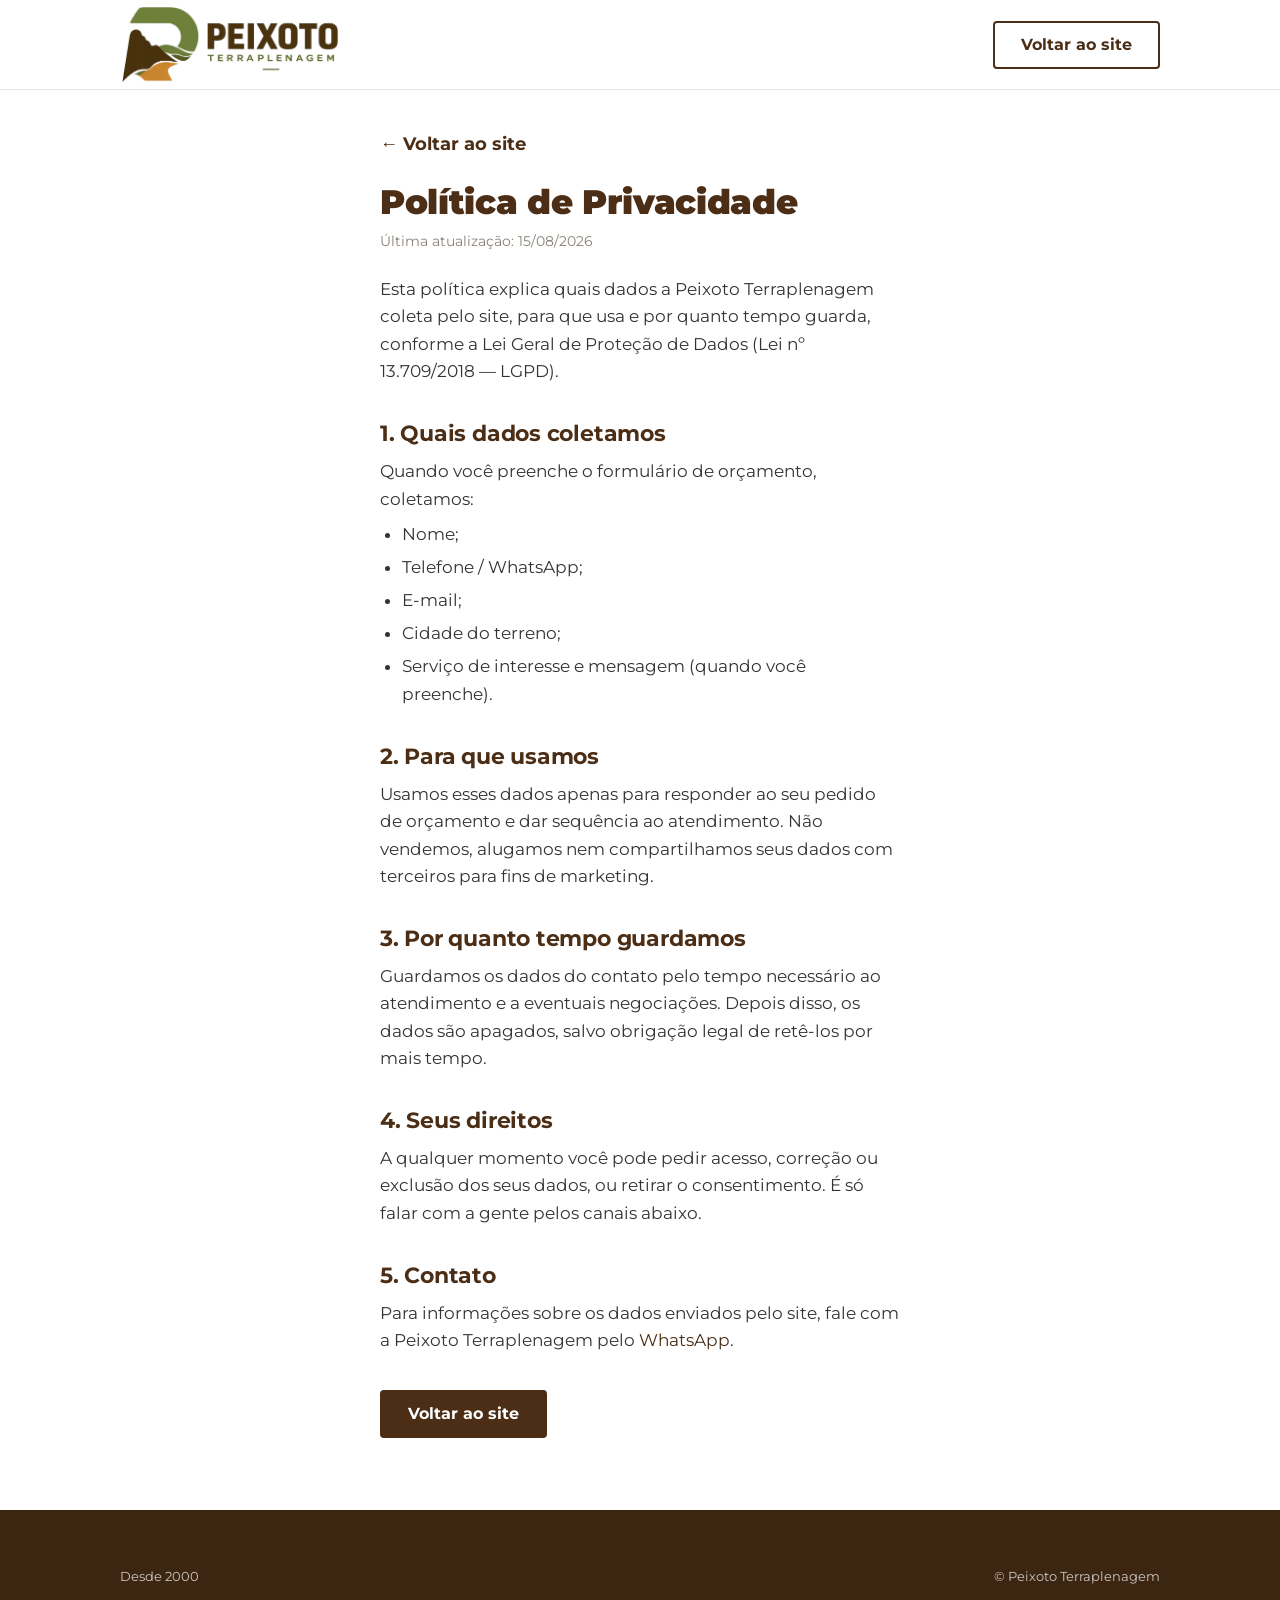
==== commit 00a86d2c: "Atualiza site Peixoto com fotos e logo" ====
--- a/privacidade.html
+++ b/privacidade.html
@@ -26,21 +26,7 @@
   <header class="header">
     <div class="container header__inner">
       <a class="brand" href="index.html" aria-label="Peixoto Terraplenagem — início">
-        <span class="brand__symbol" aria-hidden="true">
-          <svg viewBox="0 0 605 562" xmlns="http://www.w3.org/2000/svg">
-            <g transform="translate(0,562) scale(0.1,-0.1)">
-              <path fill="#738C33" d="M1827 5609 c-48 -11 -105 -41 -137 -70 -32 -30 -286 -391 -389 -552 -43 -67 -117 -191 -165 -274 -87 -151 -103 -200 -77 -226 9 -9 357 -13 1489 -17 l1477 -5 80 -23 c115 -33 271 -112 359 -182 133 -106 239 -262 281 -415 24 -89 30 -272 12 -375 -43 -248 -200 -474 -435 -625 -60 -39 -75 -55 -49 -55 31 0 221 -97 379 -193 239 -144 309 -181 413 -216 120 -39 226 -53 374 -49 144 4 122 -13 255 188 137 206 226 403 287 634 45 176 59 284 59 472 0 374 -55 638 -190 922 -244 510 -688 864 -1270 1012 -212 54 -171 53 -1490 56 -719 1 -1241 -1 -1263 -7z"/>
-              <path fill="#738C33" d="M3405 2860 c-74 -11 -130 -27 -230 -66 -114 -44 -430 -206 -430 -220 0 -20 218 -215 279 -249 34 -19 110 -52 168 -74 59 -22 163 -69 233 -105 119 -62 129 -66 194 -66 37 0 119 10 182 22 78 15 153 21 239 22 147 0 187 -12 342 -100 153 -88 192 -97 393 -98 186 -1 253 9 443 67 l104 31 79 85 c43 47 79 88 79 91 0 4 -48 5 -107 2 -245 -10 -447 57 -773 253 -193 116 -400 216 -680 327 -201 80 -350 103 -515 78z"/>
-              <path fill="#738C33" d="M3905 2044 c-49 -8 -135 -20 -189 -27 l-99 -12 72 -48 c40 -26 134 -94 210 -151 195 -146 465 -296 533 -296 80 0 396 143 568 258 105 70 232 179 195 167 -138 -45 -322 -69 -478 -62 -157 6 -225 24 -372 102 -165 88 -244 100 -440 69z"/>
-              <path fill="#4B2E15" d="M1056 3759 c-74 -18 -179 -82 -247 -150 -101 -101 -130 -168 -174 -412 -19 -108 -96 -502 -170 -875 -233 -1175 -304 -1544 -418 -2167 -13 -72 -22 -134 -19 -138 2 -5 27 18 56 50 328 372 613 602 898 725 205 88 323 102 556 63 141 -24 173 -26 232 -17 129 19 166 44 365 244 99 100 212 205 250 234 162 121 354 190 596 215 139 14 246 8 591 -31 215 -25 299 -30 435 -28 l168 3 -67 38 c-179 101 -363 233 -693 500 -88 72 -232 177 -320 235 -150 98 -172 117 -350 296 -259 262 -297 280 -460 212 -137 -58 -233 -13 -325 149 -45 81 -56 93 -120 125 -71 36 -95 63 -119 133 -32 92 -50 115 -116 146 -79 38 -98 60 -135 159 -79 206 -256 331 -414 291z"/>
-              <path fill="#CF8833" d="M3085 1453 c-175 -16 -347 -67 -504 -149 -140 -72 -254 -155 -436 -315 -163 -143 -219 -183 -329 -235 -58 -27 -87 -34 -161 -39 -142 -9 -274 -25 -350 -42 -78 -17 -255 -87 -265 -104 -4 -6 -11 -10 -16 -9 -12 3 -142 -82 -148 -96 -3 -7 19 -14 62 -18 83 -7 171 -30 238 -60 71 -33 201 -135 317 -249 55 -54 114 -106 131 -115 29 -16 110 -17 1023 -20 694 -2 999 0 1013 8 35 19 23 54 -56 161 -170 233 -242 377 -264 526 -23 167 49 320 196 419 77 50 139 72 265 94 184 32 267 64 344 135 l40 36 -35 -5 c-19 -3 -82 -8 -140 -12 -95 -6 -125 -2 -325 34 -301 55 -449 69 -600 55z"/>
-            </g>
-          </svg>
-        </span>
-        <span class="brand__text">
-          <span class="brand__name">PEIXOTO</span>
-          <span class="brand__tag">Terraplenagem</span>
-        </span>
+        <img class="brand__logo" src="assets/images/logo-peixoto-horizontal-web.png" width="1800" height="650" alt="Peixoto Terraplenagem" decoding="async">
       </a>
       <a class="btn btn--outline" href="index.html">Voltar ao site</a>
     </div>
@@ -50,7 +36,7 @@
     <div class="container">
       <a class="back" href="index.html">← Voltar ao site</a>
       <h1>Política de Privacidade</h1>
-      <p class="updated">Última atualização: <span class="ph">[DD/MM/AAAA]</span></p>
+      <p class="updated">Última atualização: 15/08/2026</p>
 
       <p style="margin-top:24px">Esta política explica quais dados a Peixoto Terraplenagem coleta pelo site, para que usa e por quanto tempo guarda, conforme a Lei Geral de Proteção de Dados (Lei nº 13.709/2018 — LGPD).</p>
 
@@ -68,16 +54,14 @@
       <p>Usamos esses dados apenas para responder ao seu pedido de orçamento e dar sequência ao atendimento. Não vendemos, alugamos nem compartilhamos seus dados com terceiros para fins de marketing.</p>
 
       <h2>3. Por quanto tempo guardamos</h2>
-      <p>Guardamos os dados do contato pelo tempo necessário ao atendimento e a eventuais negociações, por até <span class="ph">[ex.: 24 meses]</span> após o último contato. Depois disso, os dados são apagados, salvo obrigação legal de retê-los por mais tempo.</p>
+      <p>Guardamos os dados do contato pelo tempo necessário ao atendimento e a eventuais negociações. Depois disso, os dados são apagados, salvo obrigação legal de retê-los por mais tempo.</p>
 
       <h2>4. Seus direitos</h2>
       <p>A qualquer momento você pode pedir acesso, correção ou exclusão dos seus dados, ou retirar o consentimento. É só falar com a gente pelos canais abaixo.</p>
 
       <h2>5. Contato</h2>
       <p>
-        E-mail: <span class="ph">[E-MAIL]</span><br>
-        WhatsApp / Telefone: <span class="ph">[(00) 00000-0000]</span><br>
-        Responsável pelo tratamento dos dados: <span class="ph">[NOME / EMPRESA — CNPJ]</span>
+        Para informações sobre os dados enviados pelo site, fale com a Peixoto Terraplenagem pelo <a href="https://wa.me/5511910110562?text=Ol%C3%A1%21%20Gostaria%20de%20falar%20sobre%20os%20dados%20enviados%20pelo%20site." target="_blank" rel="noopener">WhatsApp</a>.
       </p>
 
       <p style="margin-top:36px"><a class="btn btn--primary" href="index.html">Voltar ao site</a></p>
@@ -87,8 +71,8 @@
   <footer class="footer">
     <div class="container">
       <div class="footer__bottom" style="border:0;margin:0;padding:0">
-        <span>CNPJ <span class="ph">[00.000.000/0001-00]</span></span>
-        <span>© <span class="ph">[ANO]</span> Peixoto Terraplenagem</span>
+        <span>Desde 2000</span>
+        <span>© Peixoto Terraplenagem</span>
       </div>
     </div>
   </footer>
--- a/css/styles.css
+++ b/css/styles.css
@@ -51,10 +51,11 @@
   --margem-lateral: 24px;     /* mobile; escala em media queries */
   --gap-secao: 72px;          /* mobile; 120px no desktop */
 
-  /* Raios */
-  --raio-card: 12px;
-  --raio-botao: 10px;
-  --raio-campo: 8px;
+  /* Raios — canto quase reto. Arredondado + linha fina lê como app consumer;
+     o assunto aqui é máquina pesada. Ver IDENTIDADE.md, seção 6. */
+  --raio-card: 4px;
+  --raio-botao: 4px;
+  --raio-campo: 4px;
 }
 
 /* ---------- 3. RESET / BASE ---------- */
@@ -132,18 +133,9 @@
 .section__head { position: relative; margin-bottom: 40px; max-width: 65ch; }
 .section__head .kicker + h2 { margin-top: 0; }
 
-/* Índice de seção — número grande e vazado, cara de projeto executivo */
-.section__index {
-  display: block;
-  font-size: 64px;
-  font-weight: 900;
-  line-height: 0.9;
-  letter-spacing: -0.03em;
-  color: transparent;
-  -webkit-text-stroke: 1.5px var(--linha);
-  margin-bottom: 12px;
-  user-select: none;
-}
+/* Os índices 01–06 saíram: Empresa/Serviços/Equipamentos/Obras não são uma
+   sequência, então o número era decoração fingindo de informação.
+   A numeração real (1·2·3 das etapas da obra) vive em .etapa__num. */
 
 /* Filete decorativo (verde/ocre) — usado com moderação */
 .rule {
@@ -210,19 +202,9 @@
   gap: 16px;
 }
 
-/* Assinatura horizontal: símbolo SVG + wordmark em texto vivo (Montserrat) */
-.brand { display: inline-flex; align-items: center; gap: 12px; }
-.brand__symbol { width: 46px; height: 46px; flex: none; }
-.brand__symbol svg { width: 100%; height: 100%; display: block; }
-.brand__text { display: flex; flex-direction: column; line-height: 1; }
-.brand__name {
-  font-size: 20px; font-weight: 900; color: var(--marrom);
-  letter-spacing: 0.02em;
-}
-.brand__tag {
-  font-size: 10px; font-weight: 700; color: var(--verde);
-  letter-spacing: 0.22em; text-transform: uppercase; margin-top: 3px;
-}
+/* Logo oficial em versão horizontal transparente. */
+.brand { display: inline-flex; align-items: center; line-height: 0; }
+.brand__logo { display: block; width: clamp(145px, 42vw, 220px); height: auto; }
 
 /* Navegação desktop — escondida no mobile */
 .nav { display: none; }
@@ -290,11 +272,9 @@
 }
 .hero__media {
   position: absolute; inset: 0; z-index: -2;
-  /* PLACEHOLDER: substituir por foto real de escavadeira em operação (WebP).
-     ex.: background-image: url("../assets/hero.webp"); */
   background: #2B1A10 center / cover no-repeat;
 }
-.hero__media img { width: 100%; height: 100%; object-fit: cover; }
+.hero__media img { display: block; width: 100%; height: 100%; object-fit: cover; object-position: center; }
 /* Overlay preto 55% — CORRIGIDO (passa em foto clara, média e escura) */
 .hero__overlay { position: absolute; inset: 0; z-index: -1; background: rgba(0,0,0,0.55); }
 
@@ -330,6 +310,14 @@
 .empresa__grid { display: grid; gap: 40px; }
 .empresa__text p + p { margin-top: 18px; }
 .empresa__text { max-width: 62ch; }
+.empresa__media {
+  margin: 0;
+  aspect-ratio: 3 / 4;
+  border-radius: var(--raio-card);
+  overflow: hidden;
+  border: 1px solid var(--linha);
+}
+.empresa__media img { display: block; width: 100%; height: 100%; object-fit: cover; object-position: center; }
 .empresa__founder {
   margin-top: 28px; padding-top: 20px; border-top: 1px solid var(--linha);
 }
@@ -371,17 +359,48 @@
 .card h3 { margin-bottom: 10px; }
 .card p { color: var(--cinza); font-size: 16px; }
 .card__link {
-  display: inline-flex; align-items: center; gap: 6px; margin-top: 16px;
+  display: inline-flex; align-items: center; gap: 6px;
+  /* padding + margem menor: mantém o respiro visual de ~16px e leva o alvo
+     de toque a 44px (era 24px — difícil de acertar no dedo). */
+  margin-top: 6px; padding: 10px 0;
   font-size: 15px; font-weight: 700; color: var(--marrom);
 }
 .card__link:hover { color: var(--marrom-hover); }
 .card__link svg { width: 16px; height: 16px; }
 
-/* Etapa (rótulo de agrupamento dos serviços) */
-.stage-label {
-  font-size: 13px; font-weight: 700; letter-spacing: 0.1em; text-transform: uppercase;
-  color: var(--verde-texto); margin-bottom: 6px;
-}
+/* Foco — os três serviços que a frota realmente executa. Acento fixo (o
+   hover dos .card já move a barra do topo); aqui o peso vem do título. */
+.card--foco h3 { font-size: 24px; }
+.card--foco p { font-size: 17px; }
+
+/* ---------- 10b. ETAPAS DA OBRA ----------
+   Aqui o número carrega informação: a obra É uma sequência. */
+.etapas { margin-top: 48px; padding-top: 40px; border-top: 1px solid var(--linha); }
+.etapas__head {
+  font-size: 15px; font-weight: 700; letter-spacing: 0.12em; text-transform: uppercase;
+  color: var(--verde-texto); margin-bottom: 28px;
+}
+.etapas__list { list-style: none; display: grid; gap: 28px; }
+.etapa { display: flex; gap: 20px; align-items: flex-start; }
+.etapa__num {
+  flex: none;
+  width: 48px; height: 48px;
+  display: grid; place-items: center;
+  font-size: 22px; font-weight: 900; line-height: 1;
+  color: var(--branco); background: var(--marrom);
+  border-radius: var(--raio-card);
+  font-variant-numeric: tabular-nums;
+}
+.etapa h3 { font-size: 20px; margin-bottom: 6px; }
+.etapa p { color: var(--cinza); font-size: 16px; }
+.etapas__nota {
+  margin-top: 28px; padding: 20px 24px;
+  background: var(--branco); border: 1px solid var(--linha);
+  border-left: 3px solid var(--ocre);
+  border-radius: var(--raio-card);
+  font-size: 16px; max-width: none;
+}
+.etapas__nota strong { color: var(--marrom); }
 
 /* Serviços complementares — separados da sequência das etapas */
 .services-extra { margin-top: 48px; padding-top: 40px; border-top: 1px solid var(--linha); }
@@ -396,19 +415,72 @@
 
 /* ---------- 11. EQUIPAMENTOS ---------- */
 .equip__grid { display: grid; gap: 24px; }
-.equip__item { }
+/* Coluna + margin-top:auto no botão = todos os "Solicitar locação" alinhados
+   na base da linha, mesmo com specs de alturas diferentes. */
+.equip__item { display: flex; flex-direction: column; }
 .equip__media {
   border-radius: var(--raio-card);
   overflow: hidden;
   border: 1px solid var(--linha);
 }
+.equip__media img { display: block; width: 100%; aspect-ratio: 4 / 3; object-fit: cover; object-position: center; }
 .equip__name { font-weight: 900; color: var(--marrom); font-size: 18px; margin-top: 14px; }
-.equip__spec { font-size: 15px; color: var(--cinza); }
+.equip__spec { font-size: 15px; color: var(--cinza); margin-bottom: 14px; }
+
+/* Cada máquina é um pedido de locação em um toque — mensagem já preenchida */
+.equip__cta {
+  display: inline-flex;
+  align-items: center;
+  justify-content: center;
+  gap: 8px;
+  margin-top: auto;
+  min-height: 46px;
+  padding: 12px 16px;
+  font-size: 15px;
+  font-weight: 700;
+  line-height: 1;
+  color: var(--marrom);
+  background: var(--branco);
+  border: 1px solid var(--linha);
+  border-radius: var(--raio-botao);
+  transition: background-color .3s ease, color .3s ease, border-color .3s ease, transform .3s ease;
+}
+.equip__cta svg { width: 18px; height: 18px; flex: none; }
+.equip__cta:hover,
+.equip__cta:focus-visible {
+  background: var(--marrom);
+  border-color: var(--marrom);
+  color: var(--branco);
+  transform: translateY(-2px);
+}
+
+/* Ficha técnica da máquina — dado denso lê como profissional */
+.equip__model {
+  font-size: 15px; font-weight: 700; color: var(--verde-texto);
+  letter-spacing: 0.02em; margin-top: 2px;
+}
+.equip__ficha {
+  display: grid; gap: 2px; margin: 12px 0 16px;
+  font-size: 14px; border-top: 1px solid var(--linha); padding-top: 10px;
+}
+.equip__ficha > div { display: flex; justify-content: space-between; gap: 12px; }
+.equip__ficha dt { color: var(--cinza); }
+.equip__ficha dd { font-weight: 700; color: var(--marrom); font-variant-numeric: tabular-nums; }
+
+/* O que não é da frota — dito na cara, vira argumento de coordenação */
+.equip__nota {
+  margin-top: 32px; padding: 24px;
+  background: var(--fundo-alt); border-left: 3px solid var(--ocre);
+  border-radius: var(--raio-card);
+  font-size: 16px; max-width: none;
+}
+.equip__nota strong { color: var(--marrom); }
 
 /* ---------- 12. OBRAS ---------- */
 .obras__grid { display: grid; gap: 32px; }
 .obra { }
 .obra__media { border-radius: var(--raio-card); overflow: hidden; border: 1px solid var(--linha); position: relative; }
+.obra__media img { display: block; width: 100%; aspect-ratio: 16 / 10; object-fit: cover; object-position: center; }
 .obra__tag {
   display: inline-block; margin-top: 16px;
   font-size: 13px; font-weight: 700; letter-spacing: 0.06em; text-transform: uppercase;
@@ -422,13 +494,6 @@
 }
 .obra__ficha dt, .obra__ficha .k { color: var(--cinza); font-weight: 400; }
 .obra__ficha .v { font-weight: 700; color: var(--marrom); text-align: right; }
-
-/* Antes/depois lado a lado */
-.beforeafter { display: grid; grid-template-columns: 1fr 1fr; gap: 8px; }
-.beforeafter figcaption {
-  font-size: 12px; font-weight: 700; text-transform: uppercase; letter-spacing: 0.06em;
-  color: var(--cinza); padding: 8px 0 0;
-}
 
 /* ---------- 13. DIFERENCIAIS ---------- */
 .difs__grid { display: grid; gap: 24px; }
@@ -520,6 +585,9 @@
 .form__status.is-error { color: #B3261E; }
 .form__status.is-success { color: var(--verde-btn); }
 
+/* Botão de resgate: aparece quando o envio por e-mail não é possível */
+.form__fallback { margin-top: 14px; }
+
 /* ---------- 16. RODAPÉ ---------- */
 .footer {
   background: var(--rodape);          /* opção B (mantém o sistema fechado) */
@@ -529,10 +597,7 @@
 .footer a { color: var(--branco); opacity: 0.85; }
 .footer a:hover { opacity: 1; text-decoration: underline; }
 .footer__grid { display: grid; gap: 36px; }
-/* Assinatura monocromática branca (manual, seção 11) */
-.footer__brand .brand__symbol svg path { fill: var(--branco) !important; }
-.footer__brand .brand__name { color: var(--branco); }
-.footer__brand .brand__tag { color: var(--branco); opacity: 0.7; }
+.footer__logo { display: block; width: min(230px, 100%); height: auto; padding: 10px 12px; border-radius: 6px; background: var(--branco); }
 .footer__brand p { font-size: 14px; opacity: 0.8; margin-top: 16px; max-width: 40ch; }
 .footer__col h4 { font-size: 14px; text-transform: uppercase; letter-spacing: 0.08em; color: var(--branco); margin-bottom: 14px; }
 .footer__col ul { list-style: none; display: grid; gap: 10px; font-size: 15px; }
@@ -547,24 +612,13 @@
   width: 60px; height: 60px; border-radius: 50%;
   background: var(--marrom); color: var(--branco);
   display: inline-flex; align-items: center; justify-content: center;
-  border: none; transition: background-color .3s ease;
+  border: none; opacity: 0; pointer-events: none; transform: translateY(12px);
+  transition: background-color .3s ease, opacity .2s ease, transform .2s ease;
   /* SEM animação de pulso (manual, seção 12). SEM sombra. */
 }
+.wpp-float.is-visible { opacity: 1; pointer-events: auto; transform: translateY(0); }
 .wpp-float:hover { background: var(--marrom-hover); }
 .wpp-float svg { width: 32px; height: 32px; }
-
-/* ---------- 18. PLACEHOLDER DE IMAGEM (mockup de layout) ---------- */
-.ph-img {
-  display: flex; flex-direction: column; align-items: center; justify-content: center; gap: 10px;
-  aspect-ratio: 4 / 3; width: 100%;
-  background: var(--fundo-alt);
-  border: 1px dashed var(--linha);
-  color: #9a8f84; text-align: center; padding: 20px;
-}
-.ph-img svg { width: 40px; height: 40px; color: var(--verde); opacity: 0.7; }
-.ph-img span { font-size: 13px; font-weight: 700; letter-spacing: 0.02em; }
-.ph-img--wide { aspect-ratio: 16 / 10; }
-.ph-img--tall { aspect-ratio: 3 / 4; }
 
 /* Marcador de dado a preencher (find & replace) */
 .ph {
@@ -572,11 +626,11 @@
   border-bottom: 2px dotted var(--ocre);
 }
 
-/* ---------- 19. ANIMAÇÕES (fade in / slide up, 0.3s) ---------- */
-.reveal {
-  opacity: 0; transform: translateY(16px);
-  transition: opacity .3s ease, transform .3s ease;
-}
+/* ---------- 19. ANIMAÇÕES (fade in / slide up) ---------- */
+/* Sem "transition" aqui: a interpolação é feita pelo GSAP (main.js) quando
+   disponível. O fallback sem GSAP usa a classe is-visible sem transição
+   (aparece direto) — ver seção 2 do main.js. */
+.reveal { opacity: 0; transform: translateY(16px); }
 .reveal.is-visible { opacity: 1; transform: none; }
 
 @media (prefers-reduced-motion: reduce) {
@@ -705,6 +759,9 @@
   h1 { font-size: 48px; }
   h2 { font-size: 36px; }
   h3 { font-size: 28px; }
+  /* Sobe junto: senão o 24px fixo abaixo venceria por especificidade e os
+     três focos ficariam MENORES que os cards secundários. */
+  .card--foco h3 { font-size: 30px; }
 
   .hero { min-height: 92vh; }
   .hero__inner { text-align: left; padding-block: 90px 120px; }
@@ -723,6 +780,7 @@
   .grid--4 { grid-template-columns: repeat(4, 1fr); }
   .difs__grid { grid-template-columns: repeat(4, 1fr); }
   .equip__grid { grid-template-columns: repeat(3, 1fr); }
+  .etapas__list { grid-template-columns: repeat(3, 1fr); gap: 32px; }
 
   .empresa__grid { grid-template-columns: 1.1fr 0.9fr; align-items: center; gap: 64px; }
   .contato__grid { grid-template-columns: 0.9fr 1.1fr; align-items: start; }
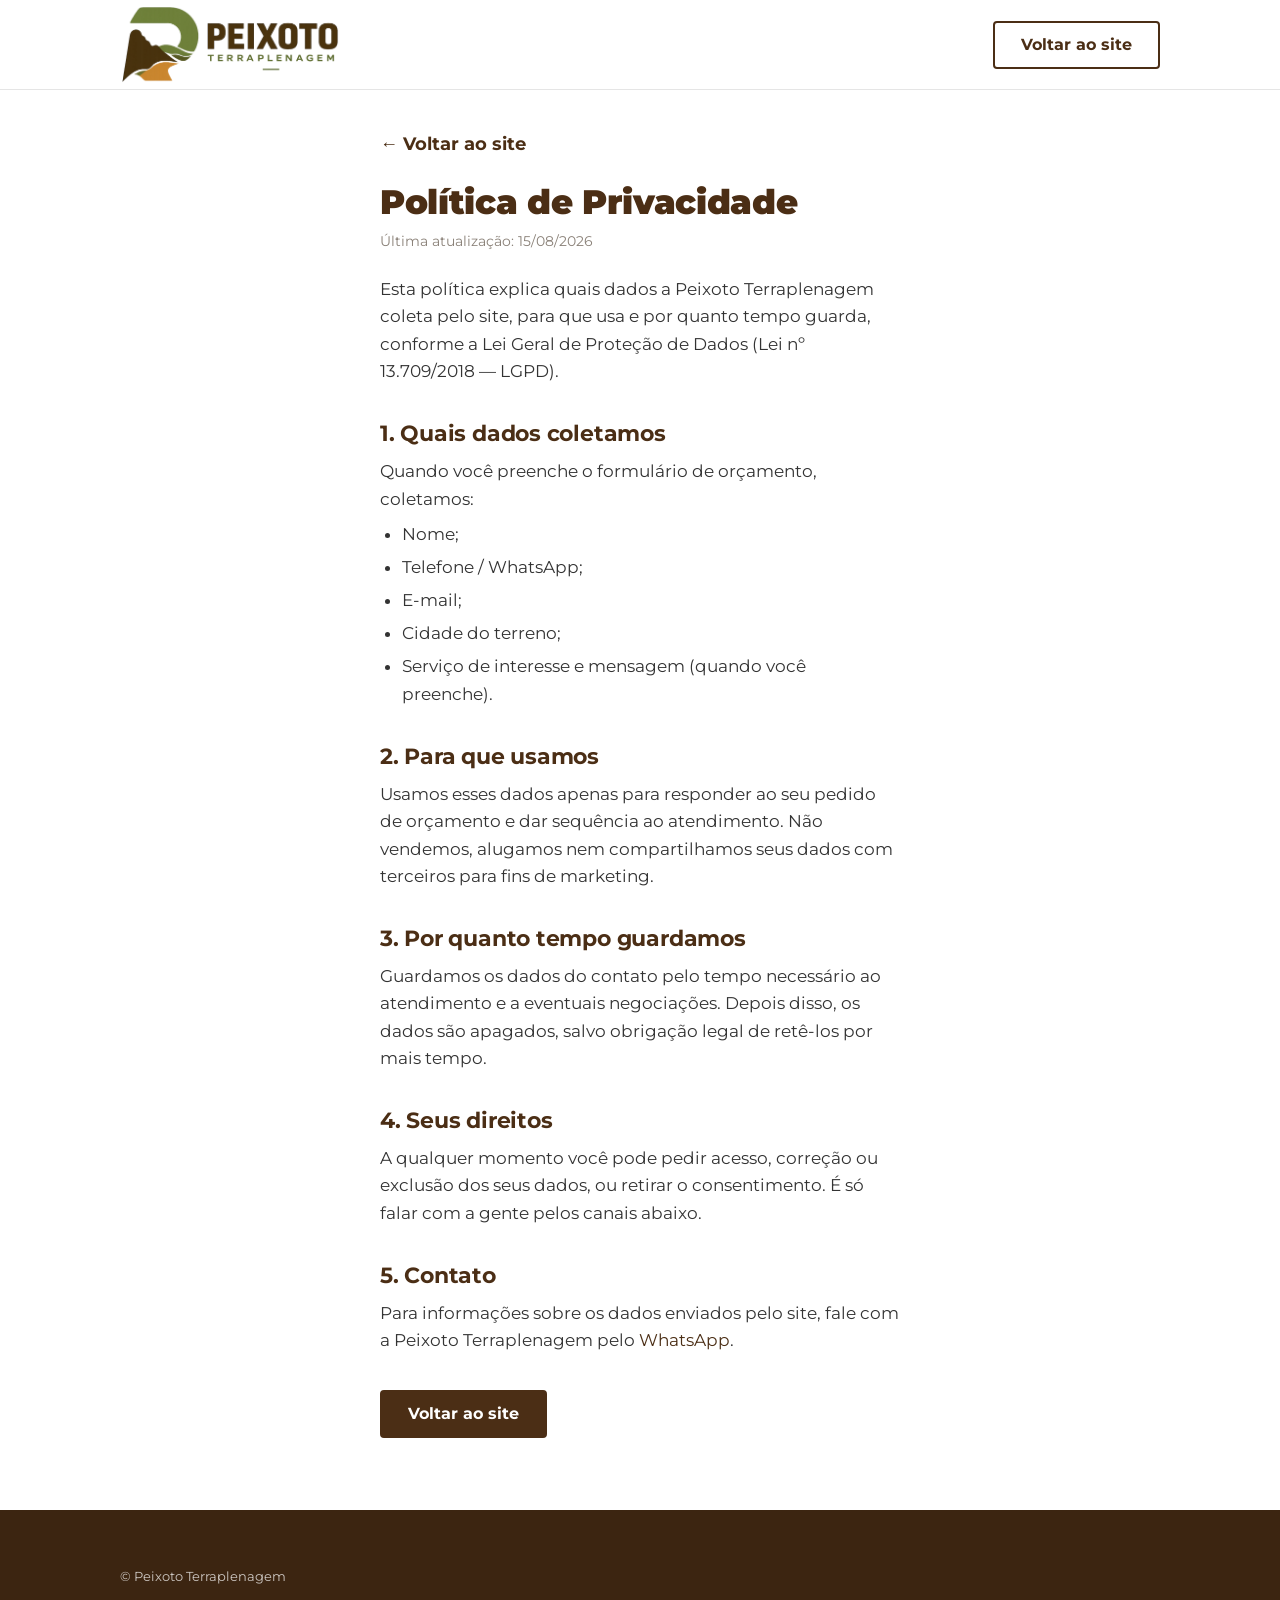
==== commit cf68b775: "Prioriza locação e amplia atendimento" ====
--- a/privacidade.html
+++ b/privacidade.html
@@ -71,7 +71,6 @@
   <footer class="footer">
     <div class="container">
       <div class="footer__bottom" style="border:0;margin:0;padding:0">
-        <span>Desde 2000</span>
         <span>© Peixoto Terraplenagem</span>
       </div>
     </div>
--- a/css/styles.css
+++ b/css/styles.css
@@ -307,22 +307,8 @@
 .hero__curve path { fill: var(--branco); }
 
 /* ---------- 9. EMPRESA ---------- */
-.empresa__grid { display: grid; gap: 40px; }
 .empresa__text p + p { margin-top: 18px; }
 .empresa__text { max-width: 62ch; }
-.empresa__media {
-  margin: 0;
-  aspect-ratio: 3 / 4;
-  border-radius: var(--raio-card);
-  overflow: hidden;
-  border: 1px solid var(--linha);
-}
-.empresa__media img { display: block; width: 100%; height: 100%; object-fit: cover; object-position: center; }
-.empresa__founder {
-  margin-top: 28px; padding-top: 20px; border-top: 1px solid var(--linha);
-}
-.empresa__founder-name { font-weight: 900; color: var(--marrom); font-size: 18px; }
-.empresa__founder-role { font-size: 15px; color: var(--cinza); }
 
 /* ---------- 10. CARDS / SERVIÇOS ---------- */
 .grid { display: grid; gap: 24px; }
@@ -393,15 +379,6 @@
 }
 .etapa h3 { font-size: 20px; margin-bottom: 6px; }
 .etapa p { color: var(--cinza); font-size: 16px; }
-.etapas__nota {
-  margin-top: 28px; padding: 20px 24px;
-  background: var(--branco); border: 1px solid var(--linha);
-  border-left: 3px solid var(--ocre);
-  border-radius: var(--raio-card);
-  font-size: 16px; max-width: none;
-}
-.etapas__nota strong { color: var(--marrom); }
-
 /* Serviços complementares — separados da sequência das etapas */
 .services-extra { margin-top: 48px; padding-top: 40px; border-top: 1px solid var(--linha); }
 .services-extra__head {
@@ -413,89 +390,17 @@
   content: ""; width: 26px; height: 3px; border-radius: 2px; background: currentColor; flex: none;
 }
 
-/* ---------- 11. EQUIPAMENTOS ---------- */
-.equip__grid { display: grid; gap: 24px; }
-/* Coluna + margin-top:auto no botão = todos os "Solicitar locação" alinhados
-   na base da linha, mesmo com specs de alturas diferentes. */
-.equip__item { display: flex; flex-direction: column; }
-.equip__media {
-  border-radius: var(--raio-card);
-  overflow: hidden;
-  border: 1px solid var(--linha);
-}
-.equip__media img { display: block; width: 100%; aspect-ratio: 4 / 3; object-fit: cover; object-position: center; }
-.equip__name { font-weight: 900; color: var(--marrom); font-size: 18px; margin-top: 14px; }
-.equip__spec { font-size: 15px; color: var(--cinza); margin-bottom: 14px; }
-
-/* Cada máquina é um pedido de locação em um toque — mensagem já preenchida */
-.equip__cta {
-  display: inline-flex;
-  align-items: center;
-  justify-content: center;
-  gap: 8px;
-  margin-top: auto;
-  min-height: 46px;
-  padding: 12px 16px;
-  font-size: 15px;
-  font-weight: 700;
-  line-height: 1;
-  color: var(--marrom);
-  background: var(--branco);
-  border: 1px solid var(--linha);
-  border-radius: var(--raio-botao);
-  transition: background-color .3s ease, color .3s ease, border-color .3s ease, transform .3s ease;
-}
-.equip__cta svg { width: 18px; height: 18px; flex: none; }
-.equip__cta:hover,
-.equip__cta:focus-visible {
-  background: var(--marrom);
-  border-color: var(--marrom);
-  color: var(--branco);
-  transform: translateY(-2px);
-}
-
-/* Ficha técnica da máquina — dado denso lê como profissional */
-.equip__model {
-  font-size: 15px; font-weight: 700; color: var(--verde-texto);
-  letter-spacing: 0.02em; margin-top: 2px;
-}
-.equip__ficha {
-  display: grid; gap: 2px; margin: 12px 0 16px;
-  font-size: 14px; border-top: 1px solid var(--linha); padding-top: 10px;
-}
-.equip__ficha > div { display: flex; justify-content: space-between; gap: 12px; }
-.equip__ficha dt { color: var(--cinza); }
-.equip__ficha dd { font-weight: 700; color: var(--marrom); font-variant-numeric: tabular-nums; }
-
-/* O que não é da frota — dito na cara, vira argumento de coordenação */
-.equip__nota {
-  margin-top: 32px; padding: 24px;
-  background: var(--fundo-alt); border-left: 3px solid var(--ocre);
-  border-radius: var(--raio-card);
-  font-size: 16px; max-width: none;
-}
-.equip__nota strong { color: var(--marrom); }
-
-/* ---------- 12. OBRAS ---------- */
-.obras__grid { display: grid; gap: 32px; }
-.obra { }
-.obra__media { border-radius: var(--raio-card); overflow: hidden; border: 1px solid var(--linha); position: relative; }
-.obra__media img { display: block; width: 100%; aspect-ratio: 16 / 10; object-fit: cover; object-position: center; }
-.obra__tag {
-  display: inline-block; margin-top: 16px;
-  font-size: 13px; font-weight: 700; letter-spacing: 0.06em; text-transform: uppercase;
-  color: var(--ocre);                       /* rótulo ocre — chamada visual sobre branco */
-}
-.obra h3 { margin: 6px 0 14px; }
-.obra__ficha { list-style: none; border-top: 1px solid var(--linha); }
-.obra__ficha li {
-  display: flex; justify-content: space-between; gap: 16px;
-  padding: 10px 0; border-bottom: 1px solid var(--linha); font-size: 15px;
-}
-.obra__ficha dt, .obra__ficha .k { color: var(--cinza); font-weight: 400; }
-.obra__ficha .v { font-weight: 700; color: var(--marrom); text-align: right; }
-
-/* ---------- 13. DIFERENCIAIS ---------- */
+/* ---------- 11. OBRAS ---------- */
+.obras__antes-depois { display: grid; gap: 16px; margin: 32px 0; }
+.antes-depois__item {
+  margin: 0; overflow: hidden; border: 1px solid var(--linha);
+  border-radius: var(--raio-card); background: var(--branco);
+}
+.antes-depois__item img {
+  display: block; width: 100%; aspect-ratio: 3 / 4;
+  object-fit: cover; object-position: center;
+}
+/* ---------- 12. DIFERENCIAIS ---------- */
 .difs__grid { display: grid; gap: 24px; }
 .dif { position: relative; padding: 28px 0 0; border-top: 3px solid var(--verde); }
 .dif::before {
@@ -597,7 +502,7 @@
 .footer a { color: var(--branco); opacity: 0.85; }
 .footer a:hover { opacity: 1; text-decoration: underline; }
 .footer__grid { display: grid; gap: 36px; }
-.footer__logo { display: block; width: min(230px, 100%); height: auto; padding: 10px 12px; border-radius: 6px; background: var(--branco); }
+.footer__logo { display: block; width: min(230px, 100%); height: auto; filter: brightness(0) invert(1); }
 .footer__brand p { font-size: 14px; opacity: 0.8; margin-top: 16px; max-width: 40ch; }
 .footer__col h4 { font-size: 14px; text-transform: uppercase; letter-spacing: 0.08em; color: var(--branco); margin-bottom: 14px; }
 .footer__col ul { list-style: none; display: grid; gap: 10px; font-size: 15px; }
@@ -746,10 +651,9 @@
   .hero__buttons { flex-direction: row; }
   .hero__buttons .btn { flex: 1; }
   .grid--2 { grid-template-columns: 1fr 1fr; }
-  .equip__grid { grid-template-columns: 1fr 1fr; }
   .difs__grid { grid-template-columns: 1fr 1fr; }
   .footer__grid { grid-template-columns: 1.4fr 1fr 1fr; }
-  .obras__grid { grid-template-columns: 1fr 1fr; }
+  .obras__antes-depois { grid-template-columns: 1fr 1fr; }
 }
 
 /* Notebook ≥ 1024px */
@@ -779,10 +683,8 @@
   .grid--3 { grid-template-columns: repeat(3, 1fr); }
   .grid--4 { grid-template-columns: repeat(4, 1fr); }
   .difs__grid { grid-template-columns: repeat(4, 1fr); }
-  .equip__grid { grid-template-columns: repeat(3, 1fr); }
   .etapas__list { grid-template-columns: repeat(3, 1fr); gap: 32px; }
 
-  .empresa__grid { grid-template-columns: 1.1fr 0.9fr; align-items: center; gap: 64px; }
   .contato__grid { grid-template-columns: 0.9fr 1.1fr; align-items: start; }
   .cta p { font-size: 20px; }
 
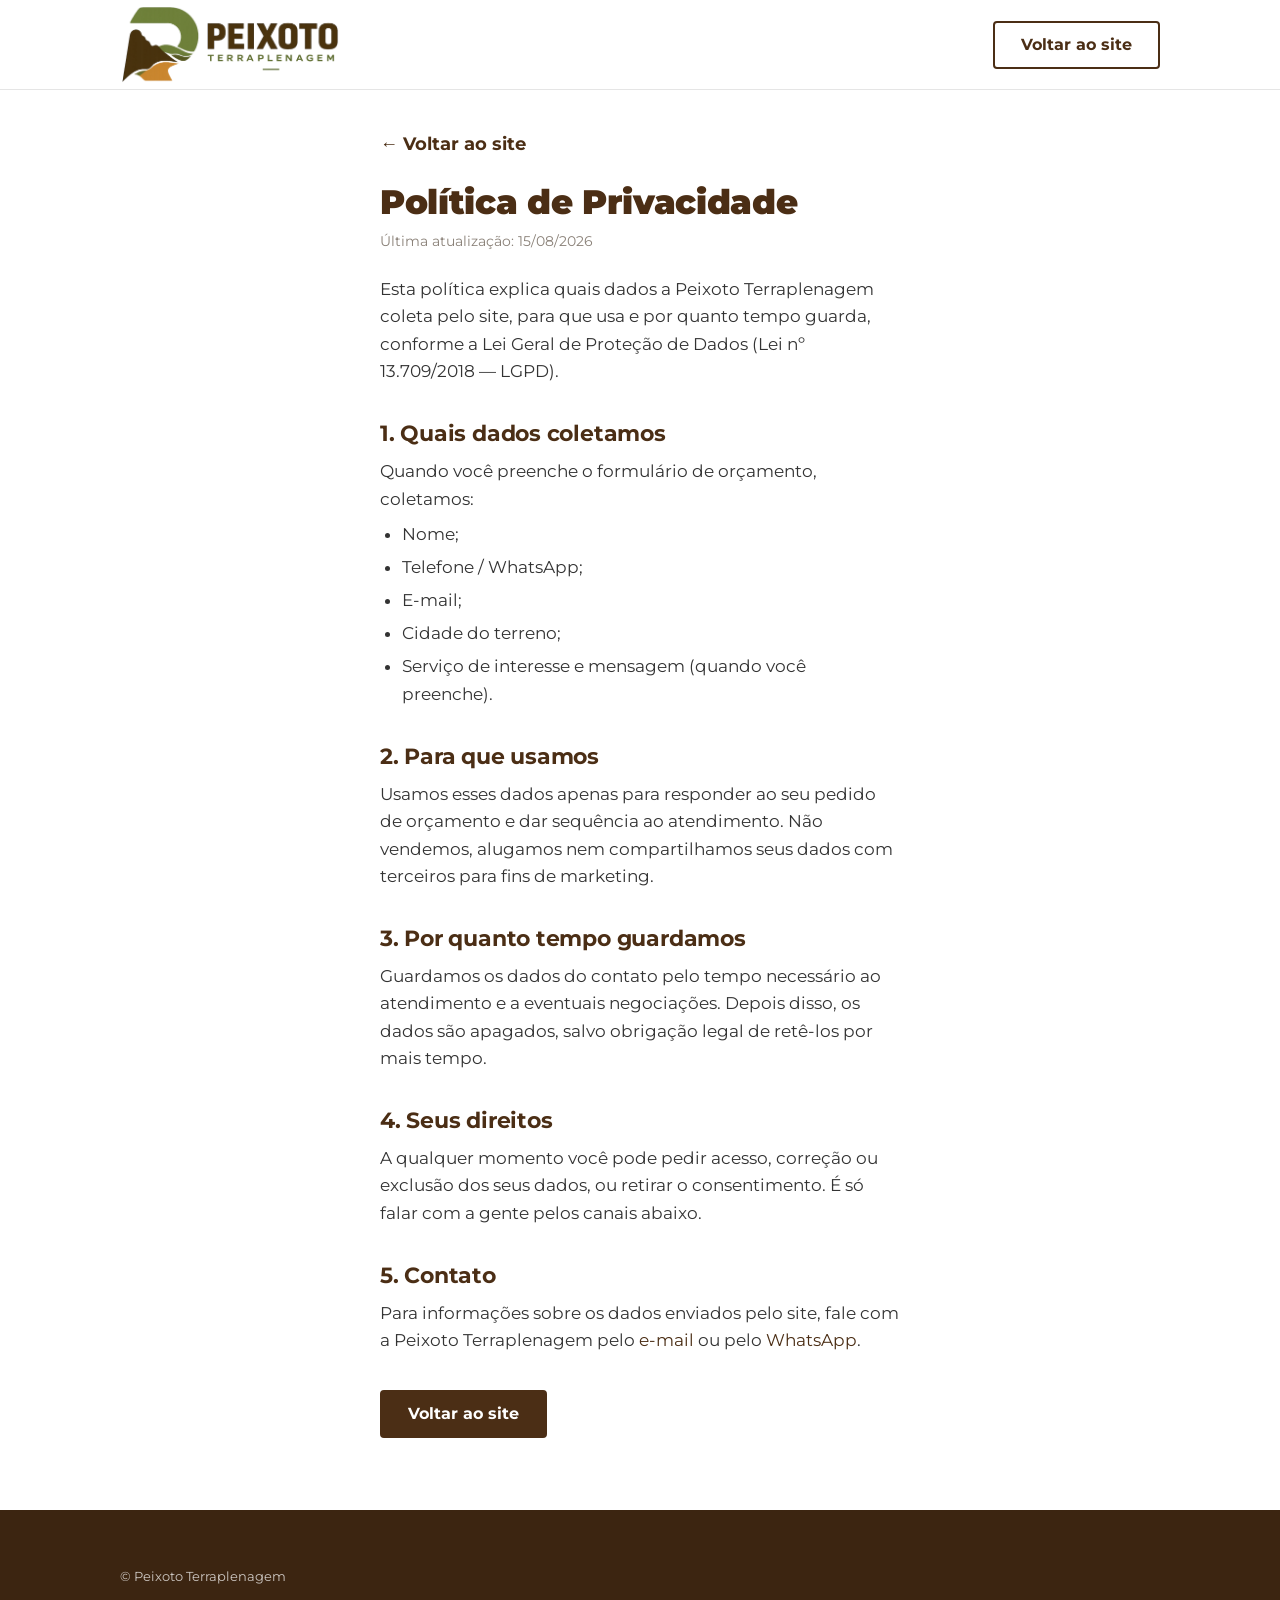
==== commit 9b8870f8: "Sincroniza site e documenta plano de marketing" ====
--- a/privacidade.html
+++ b/privacidade.html
@@ -6,7 +6,8 @@
   <title>Política de Privacidade — Peixoto Terraplenagem</title>
   <meta name="description" content="Política de Privacidade da Peixoto Terraplenagem: quais dados coletamos, para quê e por quanto tempo.">
   <meta name="robots" content="noindex, follow">
-  <link rel="icon" href="assets/favicon.svg" type="image/svg+xml">
+  <link rel="icon" href="/assets/favicon-192.png" sizes="192x192" type="image/png">
+  <link rel="apple-touch-icon" href="/assets/favicon-192.png">
   <link rel="preload" href="fonts/montserrat-400.woff2" as="font" type="font/woff2" crossorigin>
   <link rel="preload" href="fonts/montserrat-700.woff2" as="font" type="font/woff2" crossorigin>
   <link rel="stylesheet" href="css/styles.css">
@@ -61,7 +62,7 @@
 
       <h2>5. Contato</h2>
       <p>
-        Para informações sobre os dados enviados pelo site, fale com a Peixoto Terraplenagem pelo <a href="https://wa.me/5511910110562?text=Ol%C3%A1%21%20Gostaria%20de%20falar%20sobre%20os%20dados%20enviados%20pelo%20site." target="_blank" rel="noopener">WhatsApp</a>.
+        Para informações sobre os dados enviados pelo site, fale com a Peixoto Terraplenagem pelo <a href="mailto:contato@peixototerraplenagem.com.br">e-mail</a> ou pelo <a href="https://wa.me/5511910110562?text=Ol%C3%A1%21%20Gostaria%20de%20falar%20sobre%20os%20dados%20enviados%20pelo%20site." target="_blank" rel="noopener">WhatsApp</a>.
       </p>
 
       <p style="margin-top:36px"><a class="btn btn--primary" href="index.html">Voltar ao site</a></p>
--- a/css/styles.css
+++ b/css/styles.css
@@ -446,6 +446,7 @@
 .contato__dados dl { display: grid; grid-template-columns: auto 1fr; gap: 8px 16px; font-size: 16px; }
 .contato__dados dt { font-weight: 700; color: var(--marrom); }
 .contato__dados dd { color: var(--cinza); }
+.contato__dados + .btn { margin-top: 20px; }
 
 /* Formulário */
 .form { display: grid; gap: 18px; }
